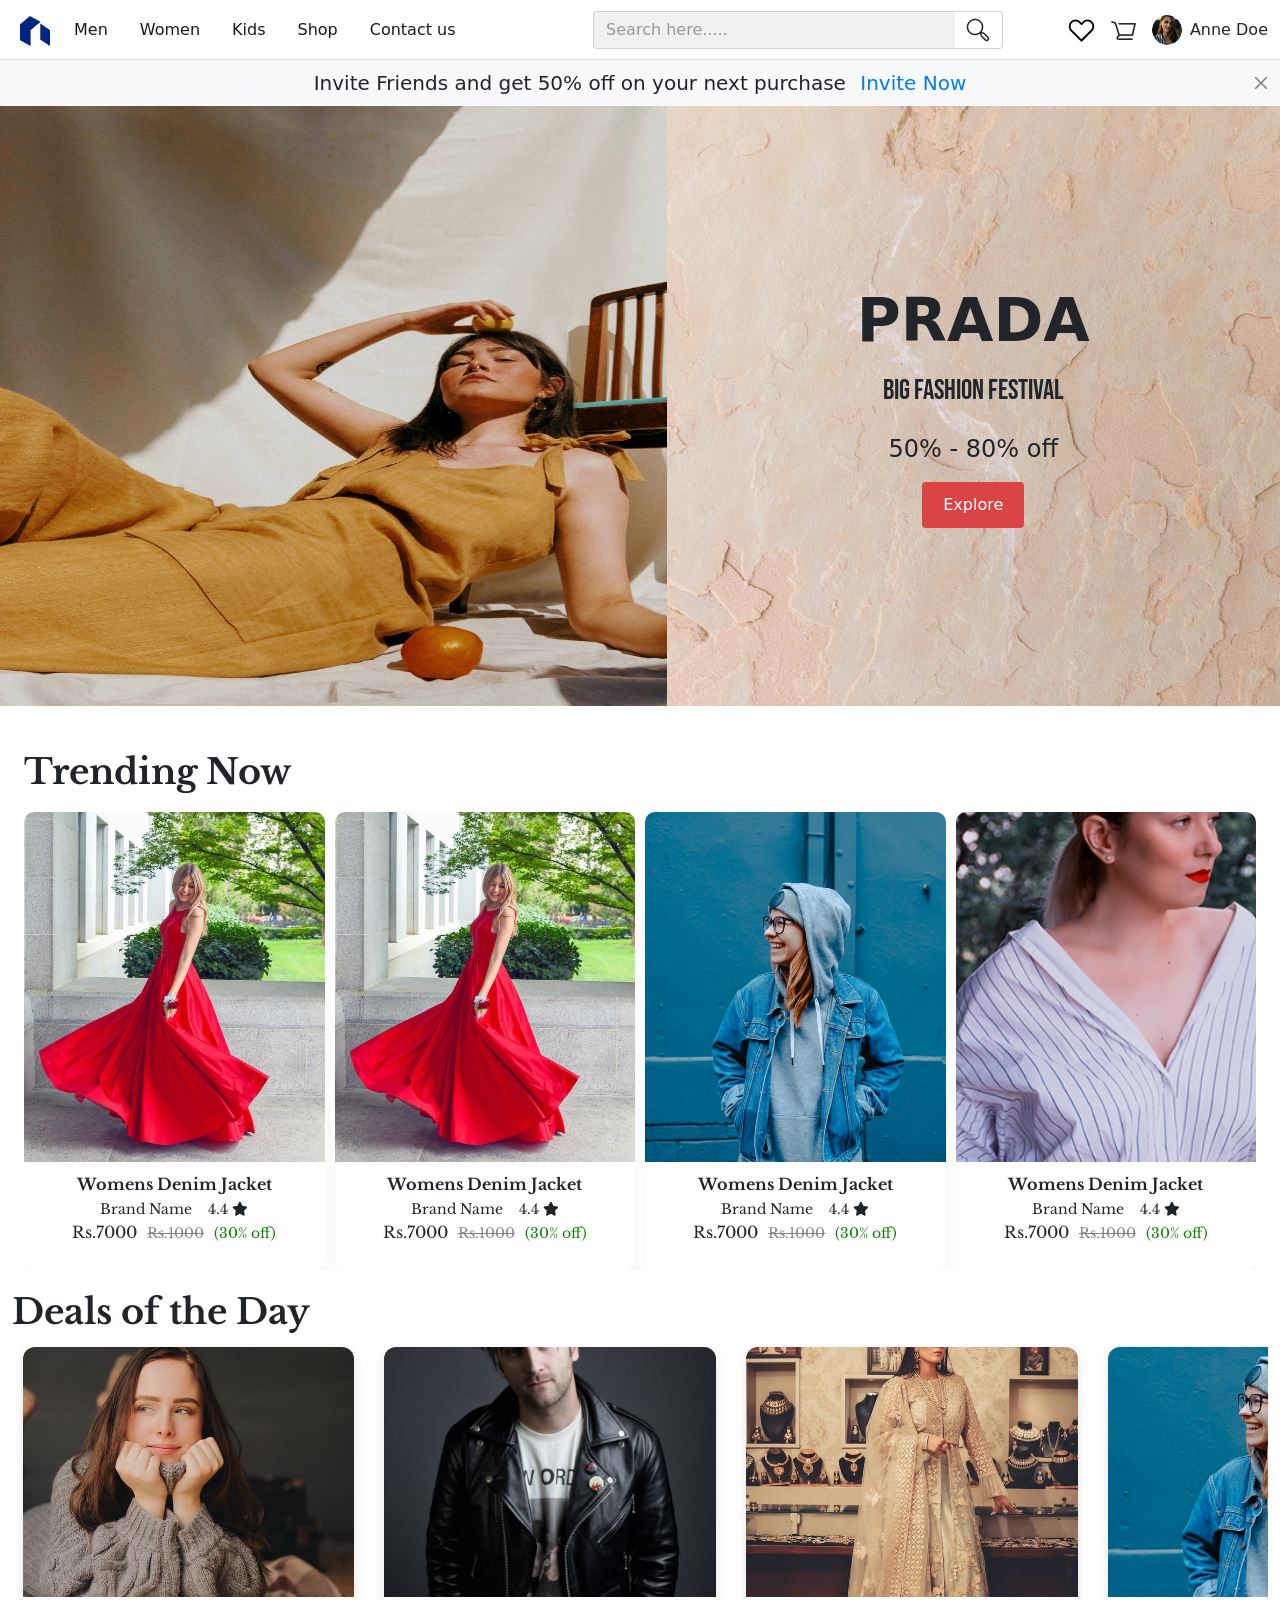
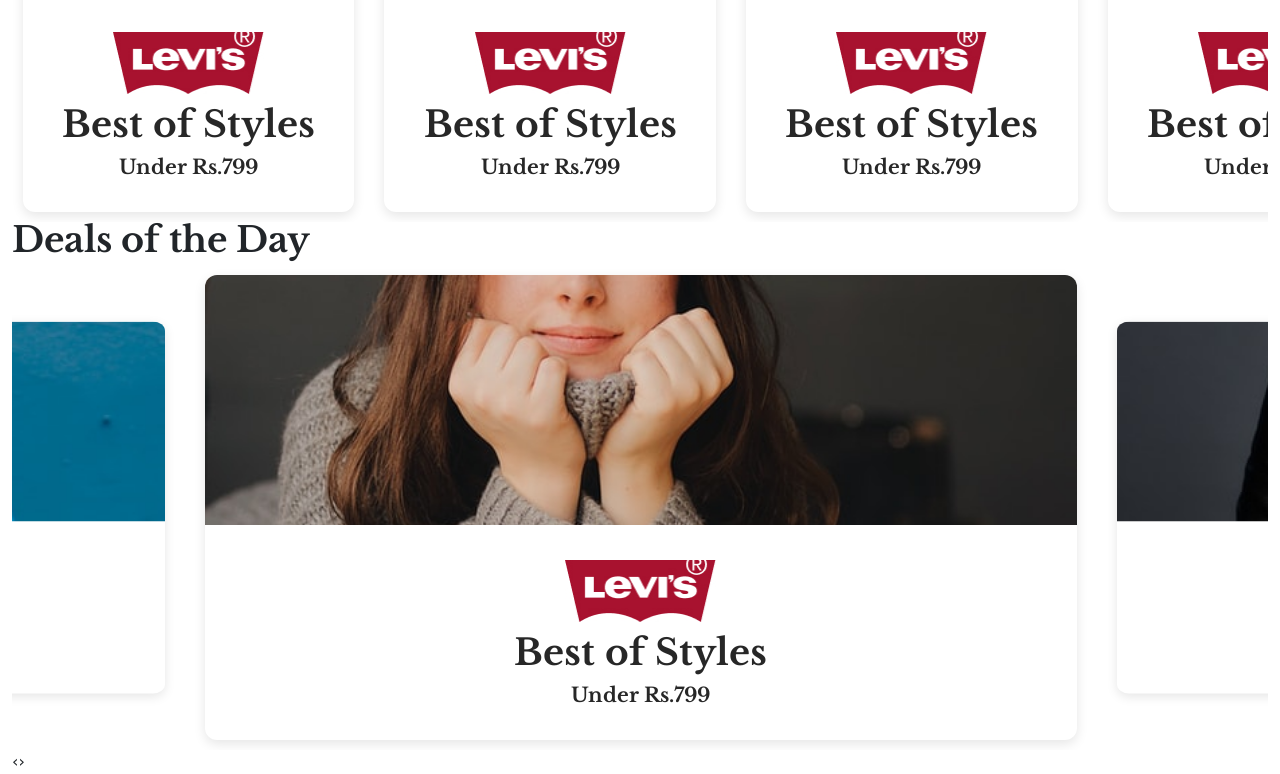
==== index.html @ ebc7b653 "start project" ====
<!DOCTYPE html>
<html lang="en">

<head>
  <meta charset="UTF-8">
  <meta name="viewport" content="width=device-width, initial-scale=1.0">
  <title>Document</title>
  <link rel="stylesheet" href="./Css/style.css">
  <link rel="stylesheet" href="./Css/bootstrap.min.css">
  <link rel="stylesheet" href="https://cdnjs.cloudflare.com/ajax/libs/font-awesome/6.7.2/css/all.min.css"
    integrity="sha512-Evv84Mr4kqVGRNSgIGL/F/aIDqQb7xQ2vcrdIwxfjThSH8CSR7PBEakCr51Ck+w+/U6swU2Im1vVX0SVk9ABhg=="
    crossorigin="anonymous" referrerpolicy="no-referrer" />
  <!-- <link rel="stylesheet" href="https://cdn.jsdelivr.net/npm/bootstrap@5.3.0/dist/css/bootstrap.min.css"> -->

  <!-- Owl Carousel CSS -->
  <link rel="stylesheet" href="https://cdnjs.cloudflare.com/ajax/libs/OwlCarousel2/2.3.4/assets/owl.carousel.min.css">
  <!-- <link rel="stylesheet"href="https://cdnjs.cloudflare.com/ajax/libs/OwlCarousel2/2.3.4/assets/owl.theme.default.min.css"> -->


</head>

<body>


  <!-- ***header********* -->
  <header class="header-section">
    <nav class="navbar navbar-expand-lg border-bottom navbar-light ">
      <div class="container-fluid">

        <a class="navbar-brand ms-2" href="#">
          <img src="./Images/Vector.jpg" alt="Logo" width="30" height="30" class="d-inline-block align-text-top">
        </a>
        <button class="navbar-toggler" type="button" data-bs-toggle="collapse" data-bs-target="#navbarContent"
          aria-controls="navbarSupportedContent" aria-expanded="false" aria-label="Toggle navigation">
          <span class="navbar-toggler-icon"></span>
        </button>

        <div class="collapse navbar-collapse" id="navbarContent">

          <ul class="navbar-nav me-auto mb-2 mb-lg-0 gap-3">
            <li class="nav-item "><a class="nav-link active" href="#">Men</a></li>
            <li class="nav-item "><a class="nav-link active" href="#">Women</a></li>
            <li class="nav-item "><a class="nav-link active" href="#">Kids</a></li>
            <li class="nav-item "><a class="nav-link active" href="#">Shop</a></li>
            <li class="nav-item "><a class="nav-link active" href="#">Contact us</a></li>
          </ul>


          <form class="d-flex mx-auto mb-2 mb-lg-0 ">
            <div class="input-group">
              <input type="search" class="form-control border-end-0" placeholder="Search here....." aria-label="Search">
              <span class="input-group-text border-start-0">
                <img src="./Images/cil_search.jpg" alt="" srcset="">
              </span>
            </div>
          </form>

          <div class="d-flex align-items-center">
            <a href="#" class="me-3 text-decoration-none"><img src="./Images/Vector (2).jpg" alt="" srcset=""></a>
            <a href="#" class="me-3 text-decoration-none"><img src="./Images/Vector (3).jpg" alt="" srcset=""></a>
            <img src="./Images/Ellipse 1.jpg" alt="Profile" class="rounded-circle me-2" width="30" height="30">
            <span>Anne Doe</span>
          </div>
        </div>
      </div>
    </nav>

    <div class="invite-banner fs-5">
      Invite Friends and get 50% off on your next purchase
      <a href="#" class="ms-2 fs-5">Invite Now</a>
      <button type="button" class="btn-close" aria-label="Close"></button>
    </div>
  </header>
  <!-- ==== Banner Section ==== -->
  <section class="banner-section">
    <div class="owl-carousel banner-carousel owl-theme">
      <div class="banner">
        <div class="banner-left">
          <img class="banner-leftimg" src="./Images/banner.jpg" alt="">
        </div>
        <div class="banner-right">
          <h1 class="text-center">PRADA</h1>
          <h3 class="text-center">Big Fashion Festival</h3>
          <p class="text-center">50% - 80% off</p>
          <button class="btn">Explore</button>
        </div>
      </div>
      <div class="banner">
        <div class="banner-left">
          <img class="banner-leftimg" src="./Images/banner.jpg" alt="">
        </div>
        <div class="banner-right">
          <h1 class="text-center">GUCCI</h1>
          <h3 class="text-center">Summer Arrivals</h3>
          <p class="text-center">Flat 60% Off</p>
          <button class="btn">Shop Now</button>
        </div>
      </div>
    </div>
  </section>

  <!-- ==== Trending Now Section ==== -->
  <section class="Trending-now">
    <div class="theemheader">
      <h2 class="theemheader-title">Trending Now</h2>
    </div>
    <div class="owl-carousel flashsale-carousel owl-theme">
      <div class="item">

        <div class="category-card">
          <img src="./Images/ban24.jpg" alt="Category 8" />
          <div class="category-caption">
            <strong>Womens Denim Jacket</strong><br />
            <small>Brand Name &nbsp;&nbsp; 4.4 <i class="fa-solid fa-star"></i></small><br />
            <p>
              <active>Rs.7000</active>&nbsp;&nbsp;<small class="text1">Rs.1000</small> &nbsp;<small class="text2">(30%
                off)</small>
            </p>
          </div>
        </div>
      </div>
      <div class="item">

        <div class="category-card">
          <img src="./Images/ban24.jpg" alt="Category 8" />
          <div class="category-caption">
            <strong>Womens Denim Jacket</strong><br />
            <small>Brand Name &nbsp;&nbsp; 4.4 <i class="fa-solid fa-star"></i></small><br />
            <p>
              <active>Rs.7000</active>&nbsp;&nbsp;<small class="text1">Rs.1000</small> &nbsp;<small class="text2">(30%
                off)</small>
            </p>
          </div>
        </div>
      </div>
      <div class="item">
        <div class="category-card">
          <img src="./Images/ban21.jpg" alt="Category 5" />
          <div class="category-caption">
            <strong>Womens Denim Jacket</strong><br />
            <small>Brand Name &nbsp;&nbsp; 4.4 <i class="fa-solid fa-star"></i></small><br />
            <p>
              <active>Rs.7000</active>&nbsp;&nbsp;<small class="text1">Rs.1000</small> &nbsp;<small class="text2">(30%
                off)</small>
            </p>
          </div>
        </div>
      </div>
      <div class="item">
        <div class="category-card">
          <img src="./Images/ban23.jpg" alt="Category 5" />
          <div class="category-caption">
            <strong>Womens Denim Jacket</strong><br />
            <small>Brand Name &nbsp;&nbsp; 4.4 <i class="fa-solid fa-star"></i></small><br />
            <p>
              <active>Rs.7000</active>&nbsp;&nbsp;<small class="text1">Rs.1000</small> &nbsp;<small class="text2">(30%
                off)</small>
            </p>
          </div>
        </div>
      </div>

      <div class="item">
        <div class="category-card">
          <img src="./Images/ban22.png" alt="Category 5" />
          <div class="category-caption">
            <strong>Womens Denim Jacket</strong><br />
            <small>Brand Name &nbsp;&nbsp; 4.4 <i class="fa-solid fa-star"></i></small><br />
            <p>
              <active>Rs.7000</active>&nbsp;&nbsp;<small class="text1">Rs.1000</small> &nbsp;<small class="text2">(30%
                off)</small>
            </p>
          </div>
        </div>
      </div>
    </div>
  </section>

  <!-- ==== Deals of the Day Section ======-->

   <section class="Deals-of-the-Day">
    <div class="container-fluid">
      <h4 class="theemheader-title">Deals of the Day</h4>
      <div class="owl-carousel owl-theme product-slider">

        <!-- Card 1 -->
          <div class="card1">
          <img src="./Images/banner31.jpg" class="card-img-top" alt="2">
          <div class="card-body1">
             <div class="card-body1">
            <div class="levis">
              <img class="levis-icon1" src="./Images/Group 47484.jpg" alt="Levis Icon">
            </div>

            <h3 class="banner3-text1">Best of Styles</h3>
            <h3 class="banner3-text2">Under Rs.799</h3>
          </div>
          </div>
        </div>

        <!-- Card 2 -->
        <div class="card1">
          <img src="./Images/banner32.jpg" class="card-img-top" alt="2">
          <div class="card-body1">
             <div class="card-body1">
            <div class="levis">
              <img class="levis-icon1" src="./Images/Group 47484.jpg" alt="Levis Icon">
            </div>

            <h3 class="banner3-text1">Best of Styles</h3>
            <h3 class="banner3-text2">Under Rs.799</h3>
          </div>
          </div>
        </div>

        <!-- Card 3 -->
        <div class="card1">
          <img src="./Images/ban22.png" class="card-img-top" alt="3">
          <div class="card-body1">
             <div class="card-body1">
            <div class="levis">
              <img class="levis-icon1" src="./Images/Group 47484.jpg" alt="Levis Icon">
            </div>

            <h3 class="banner3-text1">Best of Styles</h3>
            <h3 class="banner3-text2">Under Rs.799</h3>
          </div>
          </div>
        </div>

        <!-- Card 4 (cut CTA style) -->
        <div class="card1">
          <img src="./Images/banner33.jpg" class="card-img-top" alt="4">
          <div class="card-body1">
           <div class="card-body1">
            <div class="levis">
              <img class="levis-icon1" src="./Images/Group 47484.jpg" alt="Levis Icon">
            </div>

            <h3 class="banner3-text1">Best of Styles</h3>
            <h3 class="banner3-text2">Under Rs.799</h3>
          </div>
          </div>
        </div>

        <!-- Card 5 -->
        <div class="card1">
          <img src="./Images/banner31.jpg" class="card-img-top" alt="5">
          <div class="card-body1">
             <div class="card-body1">
            <div class="levis">
              <img class="levis-icon1" src="./Images/Group 47484.jpg" alt="Levis Icon">
            </div>

            <h3 class="banner3-text1">Best of Styles</h3>
            <h3 class="banner3-text2">Under Rs.799</h3>
          </div>
          </div>
        </div>

        <!-- Card 6 -->
        <div class="card1">
          <img src="./Images/ban23.jpg" class="card-img-top" alt="6">
          <div class="card-body1">
            <div class="card-body1">
            <div class="levis">
              <img class="levis-icon1" src="./Images/Group 47484.jpg" alt="Levis Icon">
            </div>

            <h3 class="banner3-text1">Best of Styles</h3>
            <h3 class="banner3-text2">Under Rs.799</h3>
          </div>
          </div>
        </div>

        <!-- Card 7 -->
        <div class="card1">
          <img src="./Images/ban24.jpg" class="card-img-top" alt="7">
          <div class="card-body1">
             <div class="card-body1">
            <div class="levis">
              <img class="levis-icon1" src="./Images/Group 47484.jpg" alt="Levis Icon">
            </div>

            <h3 class="banner3-text1">Best of Styles</h3>
            <h3 class="banner3-text2">Under Rs.799</h3>
          </div>
          </div>
        </div>

        <!-- Card 8 -->
        <div class="card1">
          <img src="./Images/banner33.jpg" class="card-img-top" alt="8">
          <div class="card-body1">
              <div class="card-body1">
            <div class="levis">
              <img class="levis-icon1" src="./Images/Group 47484.jpg" alt="Levis Icon">
            </div>

            <h3 class="banner3-text1">Best of Styles</h3>
            <h3 class="banner3-text2">Under Rs.799</h3>
          </div>
          </div>
        </div>

      </div>
    </div>
  </section>

  
   <section class="Deals-of-the-Day">
    <div class="container-fluid">
      <h4 class="theemheader-title">Deals of the Day</h4>
      <div class="owl-carousel owl-theme product-slider2">

        <!-- Card 1 -->
          <div class="card1">
          <img src="./Images/banner31.jpg" class="card-img-top" alt="2">
          <div class="card-body1">
             <div class="card-body1">
            <div class="levis">
              <img class="levis-icon1" src="./Images/Group 47484.jpg" alt="Levis Icon">
            </div>

            <h3 class="banner3-text1">Best of Styles</h3>
            <h3 class="banner3-text2">Under Rs.799</h3>
          </div>
          </div>
        </div>

        <!-- Card 2 -->
        <div class="card1">
          <img src="./Images/banner32.jpg" class="card-img-top" alt="2">
          <div class="card-body1">
             <div class="card-body1">
            <div class="levis">
              <img class="levis-icon1" src="./Images/Group 47484.jpg" alt="Levis Icon">
            </div>

            <h3 class="banner3-text1">Best of Styles</h3>
            <h3 class="banner3-text2">Under Rs.799</h3>
          </div>
          </div>
        </div>

        <!-- Card 3 -->
        <div class="card1">
          <img src="./Images/ban22.png" class="card-img-top" alt="3">
          <div class="card-body1">
             <div class="card-body1">
            <div class="levis">
              <img class="levis-icon1" src="./Images/Group 47484.jpg" alt="Levis Icon">
            </div>

            <h3 class="banner3-text1">Best of Styles</h3>
            <h3 class="banner3-text2">Under Rs.799</h3>
          </div>
          </div>
        </div>

        <!-- Card 4 (cut CTA style) -->
        <div class="card1">
          <img src="./Images/banner33.jpg" class="card-img-top" alt="4">
          <div class="card-body1">
           <div class="card-body1">
            <div class="levis">
              <img class="levis-icon1" src="./Images/Group 47484.jpg" alt="Levis Icon">
            </div>

            <h3 class="banner3-text1">Best of Styles</h3>
            <h3 class="banner3-text2">Under Rs.799</h3>
          </div>
          </div>
        </div>

        <!-- Card 5 -->
        <div class="card1">
          <img src="./Images/banner31.jpg" class="card-img-top" alt="5">
          <div class="card-body1">
             <div class="card-body1">
            <div class="levis">
              <img class="levis-icon1" src="./Images/Group 47484.jpg" alt="Levis Icon">
            </div>

            <h3 class="banner3-text1">Best of Styles</h3>
            <h3 class="banner3-text2">Under Rs.799</h3>
          </div>
          </div>
        </div>

        <!-- Card 6 -->
        <div class="card1">
          <img src="./Images/ban23.jpg" class="card-img-top" alt="6">
          <div class="card-body1">
            <div class="card-body1">
            <div class="levis">
              <img class="levis-icon1" src="./Images/Group 47484.jpg" alt="Levis Icon">
            </div>

            <h3 class="banner3-text1">Best of Styles</h3>
            <h3 class="banner3-text2">Under Rs.799</h3>
          </div>
          </div>
        </div>

        <!-- Card 7 -->
        <div class="card1">
          <img src="./Images/ban24.jpg" class="card-img-top" alt="7">
          <div class="card-body1">
             <div class="card-body1">
            <div class="levis">
              <img class="levis-icon1" src="./Images/Group 47484.jpg" alt="Levis Icon">
            </div>

            <h3 class="banner3-text1">Best of Styles</h3>
            <h3 class="banner3-text2">Under Rs.799</h3>
          </div>
          </div>
        </div>

        <!-- Card 8 -->
        <div class="card1">
          <img src="./Images/banner33.jpg" class="card-img-top" alt="8">
          <div class="card-body1">
              <div class="card-body1">
            <div class="levis">
              <img class="levis-icon1" src="./Images/Group 47484.jpg" alt="Levis Icon">
            </div>

            <h3 class="banner3-text1">Best of Styles</h3>
            <h3 class="banner3-text2">Under Rs.799</h3>
          </div>
          </div>
        </div>

      </div>
    </div>
  </section>
  <!-- <script src="./Js/bootstrap.min.js"></script>
  <script src="./Js/index.js"></script> -->

  <!-- jQuery -->
  <script src="https://code.jquery.com/jquery-3.6.0.min.js"></script>
  <!-- Owl Carousel JS -->
  <script src="https://cdnjs.cloudflare.com/ajax/libs/OwlCarousel2/2.3.4/owl.carousel.min.js"></script>

  <script>
    $(document).ready(function () {
      // Banner carousel
      $(".banner-carousel").owlCarousel({
        items: 1,
        loop: true,
        autoplay: true,
        autoplayTimeout: 4000,
        autoplayHoverPause: true,
        nav: false,
        dots: true,
      });

      // Flash Sale carousel
      const flashCarousel = $(".flashsale-carousel");
      flashCarousel.owlCarousel({
        loop: true,
        margin: 10,
        nav: false,
        autoplay: true,
        dots: false,
        responsive: {
          0: { items: 1 },
          600: { items: 2 },
          1000: { items: 4 }
        }
      });

      // Custom Prev/Next buttons for flash sale only
      $("#prevSlide").click(function () {
        flashCarousel.trigger("prev.owl.carousel");
      });

      $("#nextSlide").click(function () {
        flashCarousel.trigger("next.owl.carousel");
      });
    });
  </script>

 <script>
    $(document).ready(function () {
      $('.product-slider').owlCarousel({
        loop: true,
        margin: 10,
        nav: false,
        dots: false,
        autoplay: true,
        autoplayTimeout: 3000,
        autoplayHoverPause: true,
        responsive: {
          0: {
            items: 1.2
          },
          600: {
            items: 2
          },
          1000: {
            items: 3.3
          },
          1200: {
            items: 3.5
          }
        }
      });
      $('.product-slider2').owlCarousel({
        loop: true,
        margin: 20,
        nav: true,
        dots: false,
        autoplay: true,
        autoplayTimeout: 3000,
        autoplayHoverPause: true,
        items: 1,
        center: true,
        responsive: {
          600: {
            items: 1.4
          },
        }
      });

      // product-slider2
    });
  </script>

</body>

</html>
---- Css/style.css ----
@import url('https://fonts.googleapis.com/css2?family=Bebas+Neue&family=Lato:ital,wght@0,100;0,300;0,400;0,700;0,900;1,100;1,300;1,400;1,700;1,900&family=Libre+Baskerville:ital,wght@0,400;0,700;1,400&family=Tangerine:wght@400;700&display=swap');

/* Smooth scroll behavior */
:root {
  scroll-behavior: smooth;
}

/*--------------------------------------------------------------
# General
--------------------------------------------------------------*/
body {
  font-family: "Readex Pro", sans-serif;
  color: var(--color-default);
  margin: 0;
  background: #fff;
  color: #333;
}

a {
  color: var(--color-primary);
  text-decoration: none;
}

a:hover {
  color: #a65508;
  text-decoration: none;
}

input::placeholder,
textarea::placeholder {
  color: #999 !important;
}

img {
  max-width: 100%;
}

.container {
  max-width: 1340px;
}

.h4 {
  font-family: "Bebas Neue", sans-serif;
  font-weight: 400;
  font-style: normal;
}

h2 {
  font-family: "Bebas Neue", sans-serif;
  font-weight: 400;
  font-style: normal;
}

h3 {
  font-family: "Bebas Neue", sans-serif;
  font-weight: 400;
  font-style: normal;
}


.header {
  box-shadow: rgba(0, 0, 0, 0.24) 0px 3px 8px;

}

form.d-flex.mx-auto.mb-2.mb-lg-0 {
  width: 410px;
}

input.form-control.border-end-0 {
  background: #F0F0F0;
}

span.input-group-text.border-start-0 {
  background: transparent;
}

.invite-banner {
  background-color: #f8f9fa;
  padding: 8px 16px;
  font-size: 14px;
  position: relative;
  text-align: center;
}

.invite-banner a {
  text-decoration: none;
  color: #007bff;
}

.invite-banner .btn-close {
  position: absolute;
  right: 10px;
  top: 50%;
  transform: translateY(-50%);
  font-size: 12px;
}

@media screen and (max-width: 1150px) {
  form.d-flex.mx-auto.mb-2.mb-lg-0 {
    width: 250px;
  }

}

@media screen and (max-width: 800px) {
  .invite-banner {
    display: none;
  }
}


/* ==== Banner CSS ==== */
.banner {
  display: flex;
  flex-direction: row;
}

.banner-leftimg {
  height: 600px;
  background-size: cover;
}

.banner-left {
  width: 1028px;
  height: 600px;
}

.banner-right {
  background-image: url(../Images/slider-bg.jpg);
}

.banner-right {

  width: 892px;
  height: 600px;
  background-color: #f7f3ef;
  display: flex;
  flex-direction: column;
  justify-content: center;
  align-items: center;
  padding: 50px;
  background-size: cover;
}

.banner-right h1 {
  font-size: 60px;
  font-weight: 700;
}

.banner-right h3 {
  font-size: 28px;
  margin-top: 10px;
}

.banner-right p {
  font-size: 24px;
  margin: 15px 0;
}

.banner-right .btn {
  background: #DB4444;
  color: white;
  padding: 10px 20px;
}

@media(max-width: 992px) {
  .banner {
    flex-direction: column;
    height: auto;
  }

  .banner-left,
  .banner-right {
    width: 100% !important;
    height: 400px;
  }

  .banner-right {
    text-align: center;
    padding: 30px;
  }
}

/* ==== Flash Sales Section CSS ==== */
.Trending-now {
  padding: 24px;
  font-family: Libre Baskerville;
}

.theemheader {
  display: flex;
  justify-content: space-between;
  align-items: center;
  margin-bottom: 15px;
}

.theemheader-title {
  font-family: Libre Baskerville;
  font-weight: 700;
  font-size: 35px;
  line-height: 100%;
  letter-spacing: 0%;

}

.pre-nextbutton button {
  background-color: #DB4444;
  color: white;
  border: none;
  padding: 5px 12px;
  margin: 0 5px;
  border-radius: 4px;
}


.category-card img {
  height: 350px;
  object-fit: cover;
  width: 100%;
}

.category-card {
  box-shadow: 5px 10px 10px #A5A5A512;
  border: none;
  border-radius: 10px;
  overflow: hidden;
  text-align: center;
}

.category-caption {
  padding: 10px;
}

.text1 {
  text-decoration: line-through;
  color: #848484;
}

.text2 {
  color: #0A8200;
}

.owl-carousel .card1 {
  background-color: #fff;
  border-radius: 12px;
  overflow: hidden;
  box-shadow: 0 4px 12px rgba(0, 0, 0, 0.1);
  text-align: center;
  margin: 10px;
}

.card-img-top {
  width: 100%;
  height: 250px;
  object-fit: cover;
}

.card-body1 {
  padding: 15px 10px;
}


.banner3-text1 {
  margin-bottom: 5px;
  font-family: Libre Baskerville;
  font-weight: 700;
  font-size: 36px;
  line-height: 100%;
  letter-spacing: 0%;
  margin-top: 13px;
  color: #272727;

}

.banner3-text2 {
  margin-bottom: 5px;
  font-family: Libre Baskerville;
  font-weight: 700;
  font-size: 20px;
  line-height: 100%;
  letter-spacing: 0%;
  margin-top: 14px;
  color: #272727;

}

.levis {
  width: 151px;
  height: 62px;
  display: block;
  margin: 5px auto 10px auto;
  transform: scale(1);
  transform-origin: center;
}

.slider-container {
  overflow: hidden;
  padding-right: 80px;
}
/* 
.owl-carousel .owl-item {
  padding-right: 20px;
} ye galat hai ok */
.product-slider2 .owl-item .card1 {
  /* height: 80px; */
  transition: all .5s;
  transform: scale(1, .8);
}
.product-slider2 .owl-item.active.center .card1 {
  /* height: auto; */
  transform: scale(1, 1);
}
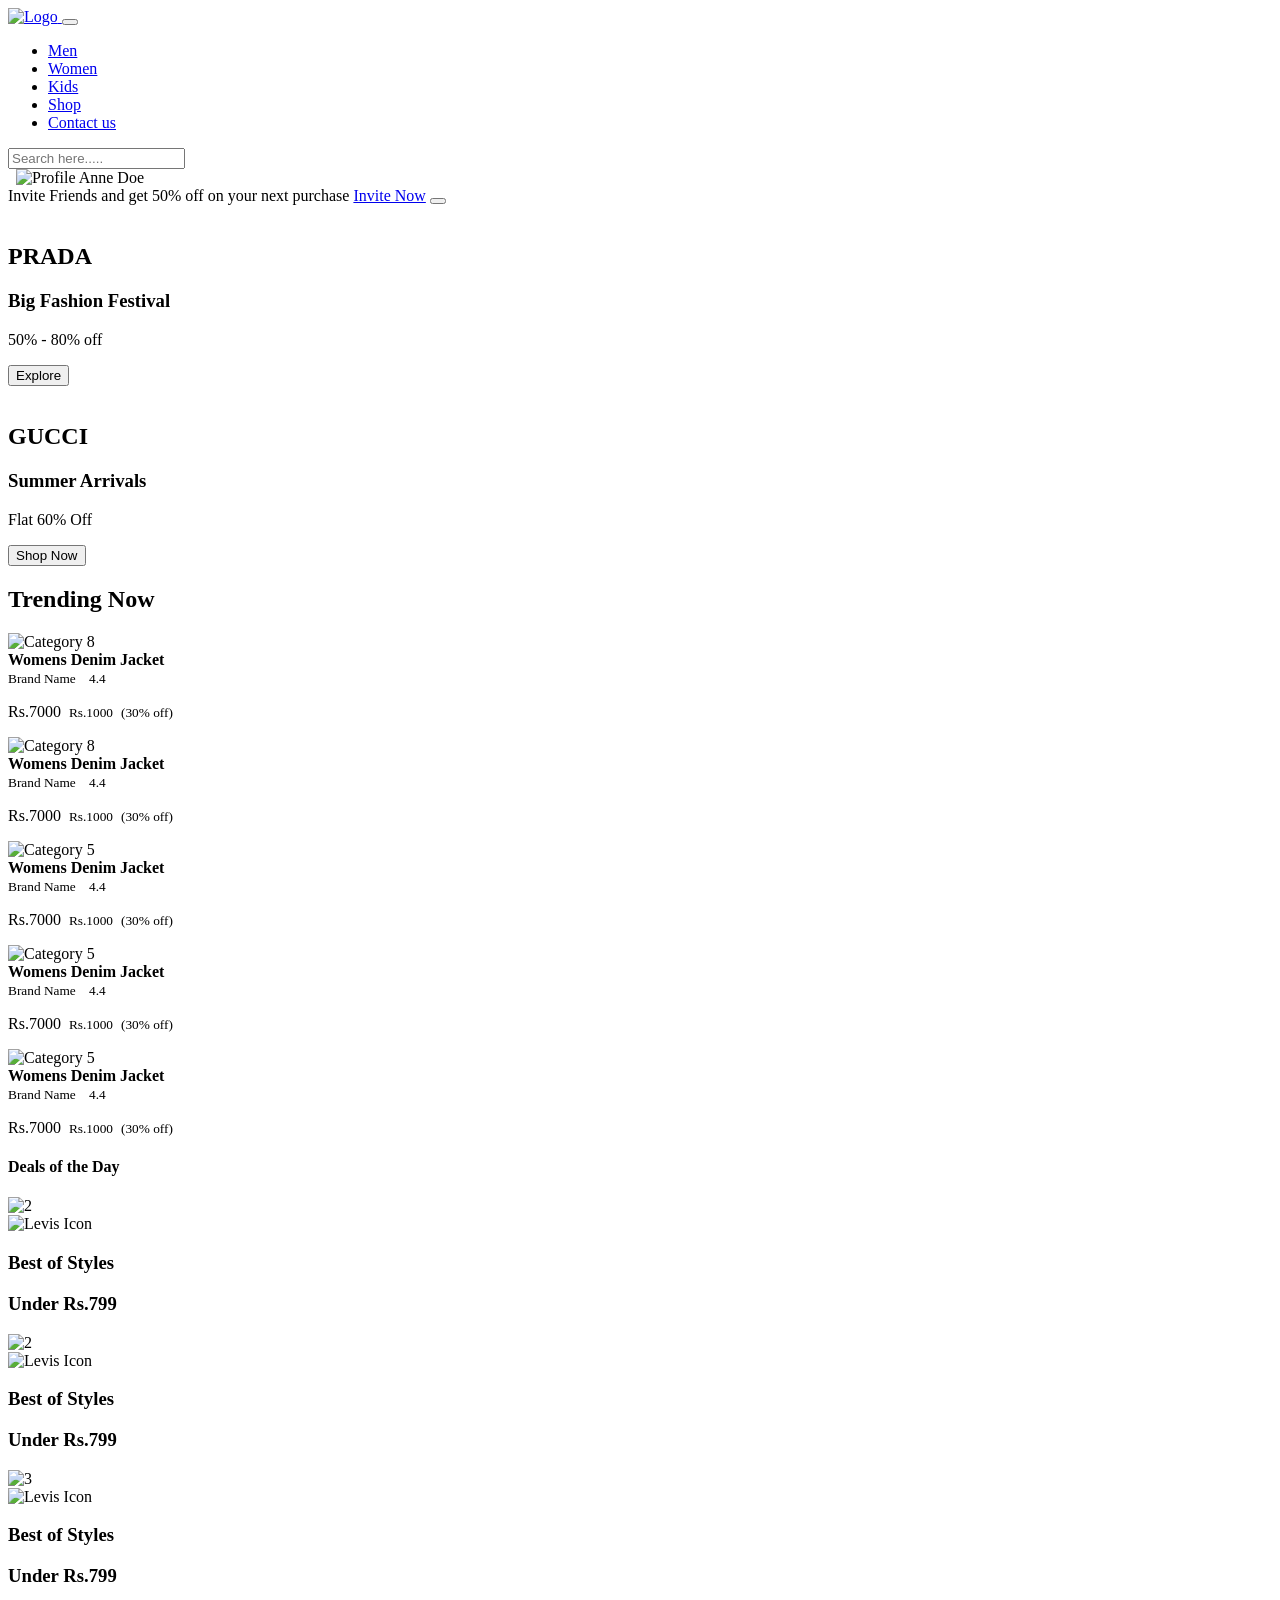
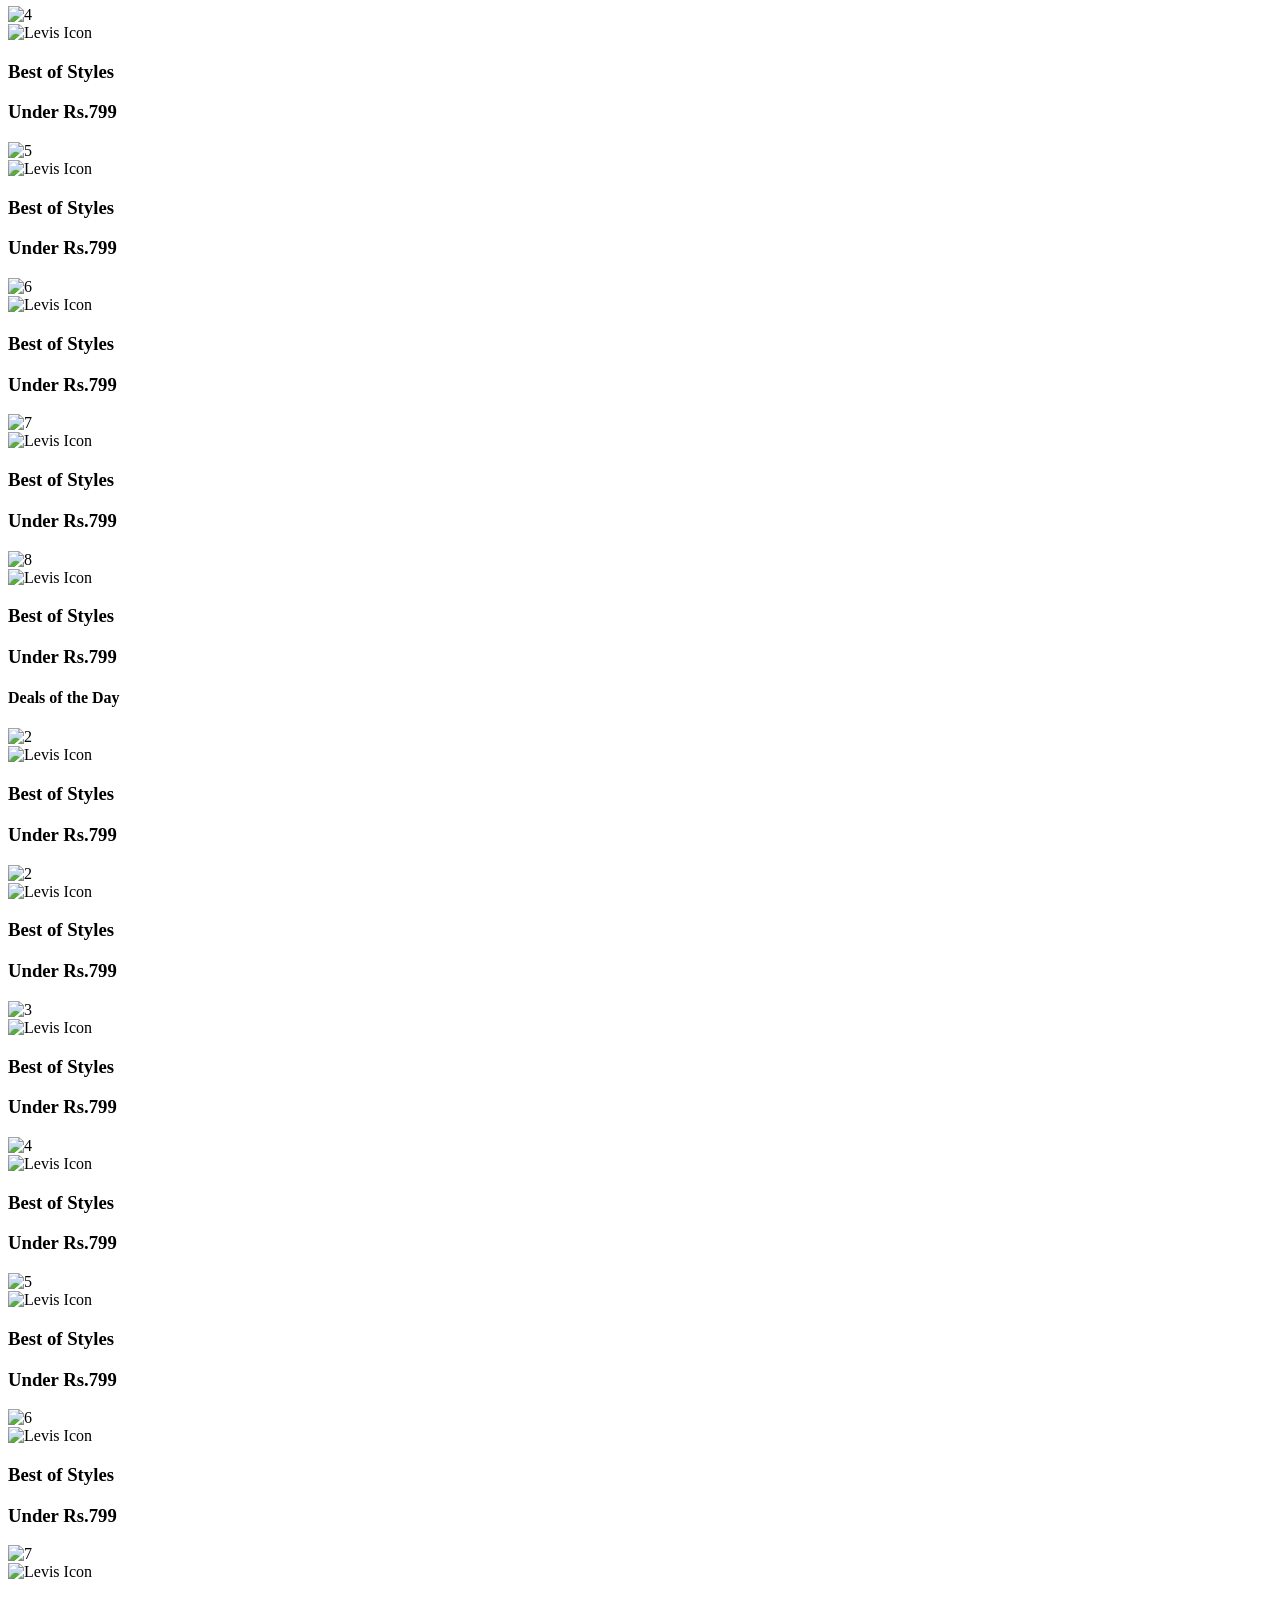
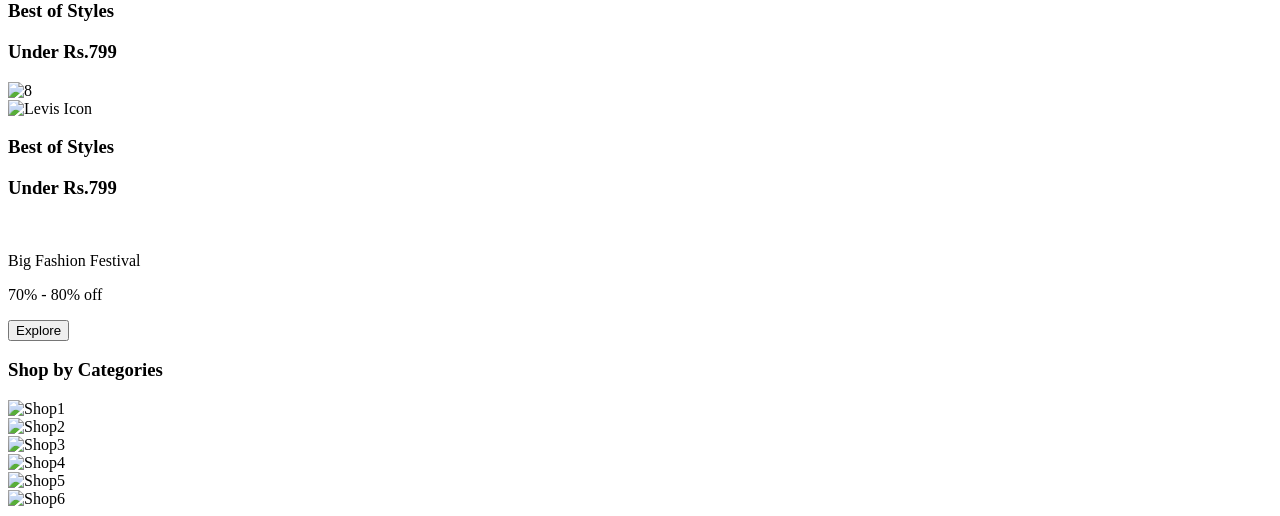
==== commit bb73b478: "design update" ====
--- a/index.html
+++ b/index.html
@@ -1,22 +1,20 @@
 <!DOCTYPE html>
 <html lang="en">
-
 <head>
   <meta charset="UTF-8">
   <meta name="viewport" content="width=device-width, initial-scale=1.0">
   <title>Document</title>
-  <link rel="stylesheet" href="./Css/style.css">
-  <link rel="stylesheet" href="./Css/bootstrap.min.css">
-  <link rel="stylesheet" href="https://cdnjs.cloudflare.com/ajax/libs/font-awesome/6.7.2/css/all.min.css"
+  <link rel="stylesheet" href="./css/style.css">
+  <link rel="stylesheet" href="./css/bootstrap.min.css">
+  <!-- <link rel="stylesheet" href="https://cdnjs.cloudflare.com/ajax/libs/font-awesome/6.7.2/css/all.min.css"
     integrity="sha512-Evv84Mr4kqVGRNSgIGL/F/aIDqQb7xQ2vcrdIwxfjThSH8CSR7PBEakCr51Ck+w+/U6swU2Im1vVX0SVk9ABhg=="
-    crossorigin="anonymous" referrerpolicy="no-referrer" />
-  <!-- <link rel="stylesheet" href="https://cdn.jsdelivr.net/npm/bootstrap@5.3.0/dist/css/bootstrap.min.css"> -->
-
-  <!-- Owl Carousel CSS -->
-  <link rel="stylesheet" href="https://cdnjs.cloudflare.com/ajax/libs/OwlCarousel2/2.3.4/assets/owl.carousel.min.css">
-  <!-- <link rel="stylesheet"href="https://cdnjs.cloudflare.com/ajax/libs/OwlCarousel2/2.3.4/assets/owl.theme.default.min.css"> -->
-
-
+    crossorigin="anonymous" referrerpolicy="no-referrer"/>  -->
+    <link rel="stylesheet" href="./css/all.min.css">
+  <link rel="stylesheet" href="./css/owl.carousel.min.css">
+  <link rel="stylesheet" href="./css/all.min.css">
+
+
+ 
 </head>
 
 <body>
@@ -28,7 +26,7 @@
       <div class="container-fluid">
 
         <a class="navbar-brand ms-2" href="#">
-          <img src="./Images/Vector.jpg" alt="Logo" width="30" height="30" class="d-inline-block align-text-top">
+          <img src="./images/logo.jpg" alt="Logo" width="30" height="30" class="d-inline-block align-text-top">
         </a>
         <button class="navbar-toggler" type="button" data-bs-toggle="collapse" data-bs-target="#navbarContent"
           aria-controls="navbarSupportedContent" aria-expanded="false" aria-label="Toggle navigation">
@@ -50,20 +48,21 @@
             <div class="input-group">
               <input type="search" class="form-control border-end-0" placeholder="Search here....." aria-label="Search">
               <span class="input-group-text border-start-0">
-                <img src="./Images/cil_search.jpg" alt="" srcset="">
+                <img src="./images/cil_search.jpg" alt="" srcset="">
               </span>
             </div>
           </form>
 
           <div class="d-flex align-items-center">
-            <a href="#" class="me-3 text-decoration-none"><img src="./Images/Vector (2).jpg" alt="" srcset=""></a>
-            <a href="#" class="me-3 text-decoration-none"><img src="./Images/Vector (3).jpg" alt="" srcset=""></a>
-            <img src="./Images/Ellipse 1.jpg" alt="Profile" class="rounded-circle me-2" width="30" height="30">
+            <a href="#" class="me-3 text-decoration-none"><img src="./images/heart-icon.jpg" alt="" srcset=""></a>
+            <a href="#" class="me-3 text-decoration-none"><img src="./images/cart-icon.jpg" alt="" srcset=""></a>
+            <img src="./images/Ellipse 1.jpg" alt="Profile" class="rounded-circle me-2" width="30" height="30">
             <span>Anne Doe</span>
           </div>
         </div>
       </div>
     </nav>
+
 
     <div class="invite-banner fs-5">
       Invite Friends and get 50% off on your next purchase
@@ -76,18 +75,18 @@
     <div class="owl-carousel banner-carousel owl-theme">
       <div class="banner">
         <div class="banner-left">
-          <img class="banner-leftimg" src="./Images/banner.jpg" alt="">
+          <img class="banner-leftimg" src="./images/banner.jpg" alt="">
         </div>
         <div class="banner-right">
           <h1 class="text-center">PRADA</h1>
           <h3 class="text-center">Big Fashion Festival</h3>
           <p class="text-center">50% - 80% off</p>
-          <button class="btn">Explore</button>
+          <button class="btn Explore">Explore</button>
         </div>
       </div>
       <div class="banner">
         <div class="banner-left">
-          <img class="banner-leftimg" src="./Images/banner.jpg" alt="">
+          <img class="banner-leftimg" src="./images/banner.jpg" alt="">
         </div>
         <div class="banner-right">
           <h1 class="text-center">GUCCI</h1>
@@ -108,7 +107,7 @@
       <div class="item">
 
         <div class="category-card">
-          <img src="./Images/ban24.jpg" alt="Category 8" />
+          <img src="./images/ban24.jpg" alt="Category 8" />
           <div class="category-caption">
             <strong>Womens Denim Jacket</strong><br />
             <small>Brand Name &nbsp;&nbsp; 4.4 <i class="fa-solid fa-star"></i></small><br />
@@ -122,7 +121,7 @@
       <div class="item">
 
         <div class="category-card">
-          <img src="./Images/ban24.jpg" alt="Category 8" />
+          <img src="./images/ban23.jpg" alt="Category 8" />
           <div class="category-caption">
             <strong>Womens Denim Jacket</strong><br />
             <small>Brand Name &nbsp;&nbsp; 4.4 <i class="fa-solid fa-star"></i></small><br />
@@ -135,7 +134,7 @@
       </div>
       <div class="item">
         <div class="category-card">
-          <img src="./Images/ban21.jpg" alt="Category 5" />
+          <img src="./images/ban21.jpg" alt="Category 5" />
           <div class="category-caption">
             <strong>Womens Denim Jacket</strong><br />
             <small>Brand Name &nbsp;&nbsp; 4.4 <i class="fa-solid fa-star"></i></small><br />
@@ -148,7 +147,7 @@
       </div>
       <div class="item">
         <div class="category-card">
-          <img src="./Images/ban23.jpg" alt="Category 5" />
+          <img src="./images/ban23.jpg" alt="Category 5" />
           <div class="category-caption">
             <strong>Womens Denim Jacket</strong><br />
             <small>Brand Name &nbsp;&nbsp; 4.4 <i class="fa-solid fa-star"></i></small><br />
@@ -162,7 +161,7 @@
 
       <div class="item">
         <div class="category-card">
-          <img src="./Images/ban22.png" alt="Category 5" />
+          <img src="./images/ban22.png" alt="Category 5" />
           <div class="category-caption">
             <strong>Womens Denim Jacket</strong><br />
             <small>Brand Name &nbsp;&nbsp; 4.4 <i class="fa-solid fa-star"></i></small><br />
@@ -178,128 +177,128 @@
 
   <!-- ==== Deals of the Day Section ======-->
 
-   <section class="Deals-of-the-Day">
+  <section class="Deals-of-the-Day">
     <div class="container-fluid">
       <h4 class="theemheader-title">Deals of the Day</h4>
       <div class="owl-carousel owl-theme product-slider">
 
         <!-- Card 1 -->
-          <div class="card1">
-          <img src="./Images/banner31.jpg" class="card-img-top" alt="2">
-          <div class="card-body1">
-             <div class="card-body1">
-            <div class="levis">
-              <img class="levis-icon1" src="./Images/Group 47484.jpg" alt="Levis Icon">
-            </div>
-
-            <h3 class="banner3-text1">Best of Styles</h3>
-            <h3 class="banner3-text2">Under Rs.799</h3>
-          </div>
+        <div class="card1">
+          <img src="./images/banner31.jpg" class="card-img-top" alt="2">
+          <div class="card-body1">
+            <div class="card-body1">
+              <div class="levis">
+                <img class="levis-icon1" src="./images/Group 47484.jpg" alt="Levis Icon">
+              </div>
+
+              <h3 class="banner3-text1">Best of Styles</h3>
+              <h3 class="banner3-text2">Under Rs.799</h3>
+            </div>
           </div>
         </div>
 
         <!-- Card 2 -->
         <div class="card1">
-          <img src="./Images/banner32.jpg" class="card-img-top" alt="2">
-          <div class="card-body1">
-             <div class="card-body1">
-            <div class="levis">
-              <img class="levis-icon1" src="./Images/Group 47484.jpg" alt="Levis Icon">
-            </div>
-
-            <h3 class="banner3-text1">Best of Styles</h3>
-            <h3 class="banner3-text2">Under Rs.799</h3>
-          </div>
+          <img src="./images/banner32.jpg" class="card-img-top" alt="2">
+          <div class="card-body1">
+            <div class="card-body1">
+              <div class="levis">
+                <img class="levis-icon1" src="./images/Group 47484.jpg" alt="Levis Icon">
+              </div>
+
+              <h3 class="banner3-text1">Best of Styles</h3>
+              <h3 class="banner3-text2">Under Rs.799</h3>
+            </div>
           </div>
         </div>
 
         <!-- Card 3 -->
         <div class="card1">
-          <img src="./Images/ban22.png" class="card-img-top" alt="3">
-          <div class="card-body1">
-             <div class="card-body1">
-            <div class="levis">
-              <img class="levis-icon1" src="./Images/Group 47484.jpg" alt="Levis Icon">
-            </div>
-
-            <h3 class="banner3-text1">Best of Styles</h3>
-            <h3 class="banner3-text2">Under Rs.799</h3>
-          </div>
+          <img src="./images/ban22.png" class="card-img-top" alt="3">
+          <div class="card-body1">
+            <div class="card-body1">
+              <div class="levis">
+                <img class="levis-icon1" src="./images/Group 47484.jpg" alt="Levis Icon">
+              </div>
+
+              <h3 class="banner3-text1">Best of Styles</h3>
+              <h3 class="banner3-text2">Under Rs.799</h3>
+            </div>
           </div>
         </div>
 
         <!-- Card 4 (cut CTA style) -->
         <div class="card1">
-          <img src="./Images/banner33.jpg" class="card-img-top" alt="4">
-          <div class="card-body1">
-           <div class="card-body1">
-            <div class="levis">
-              <img class="levis-icon1" src="./Images/Group 47484.jpg" alt="Levis Icon">
-            </div>
-
-            <h3 class="banner3-text1">Best of Styles</h3>
-            <h3 class="banner3-text2">Under Rs.799</h3>
-          </div>
+          <img src="./images/banner33.jpg" class="card-img-top" alt="4">
+          <div class="card-body1">
+            <div class="card-body1">
+              <div class="levis">
+                <img class="levis-icon1" src="./images/Group 47484.jpg" alt="Levis Icon">
+              </div>
+
+              <h3 class="banner3-text1">Best of Styles</h3>
+              <h3 class="banner3-text2">Under Rs.799</h3>
+            </div>
           </div>
         </div>
 
         <!-- Card 5 -->
         <div class="card1">
-          <img src="./Images/banner31.jpg" class="card-img-top" alt="5">
-          <div class="card-body1">
-             <div class="card-body1">
-            <div class="levis">
-              <img class="levis-icon1" src="./Images/Group 47484.jpg" alt="Levis Icon">
-            </div>
-
-            <h3 class="banner3-text1">Best of Styles</h3>
-            <h3 class="banner3-text2">Under Rs.799</h3>
-          </div>
+          <img src="./images/banner31.jpg" class="card-img-top" alt="5">
+          <div class="card-body1">
+            <div class="card-body1">
+              <div class="levis">
+                <img class="levis-icon1" src="./images/Group 47484.jpg" alt="Levis Icon">
+              </div>
+
+              <h3 class="banner3-text1">Best of Styles</h3>
+              <h3 class="banner3-text2">Under Rs.799</h3>
+            </div>
           </div>
         </div>
 
         <!-- Card 6 -->
         <div class="card1">
-          <img src="./Images/ban23.jpg" class="card-img-top" alt="6">
-          <div class="card-body1">
-            <div class="card-body1">
-            <div class="levis">
-              <img class="levis-icon1" src="./Images/Group 47484.jpg" alt="Levis Icon">
-            </div>
-
-            <h3 class="banner3-text1">Best of Styles</h3>
-            <h3 class="banner3-text2">Under Rs.799</h3>
-          </div>
+          <img src="./images/ban23.jpg" class="card-img-top" alt="6">
+          <div class="card-body1">
+            <div class="card-body1">
+              <div class="levis">
+                <img class="levis-icon1" src="./images/Group 47484.jpg" alt="Levis Icon">
+              </div>
+
+              <h3 class="banner3-text1">Best of Styles</h3>
+              <h3 class="banner3-text2">Under Rs.799</h3>
+            </div>
           </div>
         </div>
 
         <!-- Card 7 -->
         <div class="card1">
-          <img src="./Images/ban24.jpg" class="card-img-top" alt="7">
-          <div class="card-body1">
-             <div class="card-body1">
-            <div class="levis">
-              <img class="levis-icon1" src="./Images/Group 47484.jpg" alt="Levis Icon">
-            </div>
-
-            <h3 class="banner3-text1">Best of Styles</h3>
-            <h3 class="banner3-text2">Under Rs.799</h3>
-          </div>
+          <img src="./images/ban24.jpg" class="card-img-top" alt="7">
+          <div class="card-body1">
+            <div class="card-body1">
+              <div class="levis">
+                <img class="levis-icon1" src="./images/Group 47484.jpg" alt="Levis Icon">
+              </div>
+
+              <h3 class="banner3-text1">Best of Styles</h3>
+              <h3 class="banner3-text2">Under Rs.799</h3>
+            </div>
           </div>
         </div>
 
         <!-- Card 8 -->
         <div class="card1">
-          <img src="./Images/banner33.jpg" class="card-img-top" alt="8">
-          <div class="card-body1">
-              <div class="card-body1">
-            <div class="levis">
-              <img class="levis-icon1" src="./Images/Group 47484.jpg" alt="Levis Icon">
-            </div>
-
-            <h3 class="banner3-text1">Best of Styles</h3>
-            <h3 class="banner3-text2">Under Rs.799</h3>
-          </div>
+          <img src="./images/banner33.jpg" class="card-img-top" alt="8">
+          <div class="card-body1">
+            <div class="card-body1">
+              <div class="levis">
+                <img class="levis-icon1" src="./images/Group 47484.jpg" alt="Levis Icon">
+              </div>
+
+              <h3 class="banner3-text1">Best of Styles</h3>
+              <h3 class="banner3-text2">Under Rs.799</h3>
+            </div>
           </div>
         </div>
 
@@ -307,142 +306,201 @@
     </div>
   </section>
 
-  
-   <section class="Deals-of-the-Day">
+
+  <section class="Deals-of-the-Day">
     <div class="container-fluid">
       <h4 class="theemheader-title">Deals of the Day</h4>
       <div class="owl-carousel owl-theme product-slider2">
 
         <!-- Card 1 -->
-          <div class="card1">
-          <img src="./Images/banner31.jpg" class="card-img-top" alt="2">
-          <div class="card-body1">
-             <div class="card-body1">
-            <div class="levis">
-              <img class="levis-icon1" src="./Images/Group 47484.jpg" alt="Levis Icon">
-            </div>
-
-            <h3 class="banner3-text1">Best of Styles</h3>
-            <h3 class="banner3-text2">Under Rs.799</h3>
-          </div>
+        <div class="card1">
+          <img src="./images/banner31.jpg" class="card-img-top" alt="2">
+          <div class="card-body1">
+            <div class="card-body1">
+              <div class="levis">
+                <img class="levis-icon1" src="./images/Group 47484.jpg" alt="Levis Icon">
+              </div>
+
+              <h3 class="banner3-text1">Best of Styles</h3>
+              <h3 class="banner3-text2">Under Rs.799</h3>
+            </div>
           </div>
         </div>
 
         <!-- Card 2 -->
         <div class="card1">
-          <img src="./Images/banner32.jpg" class="card-img-top" alt="2">
-          <div class="card-body1">
-             <div class="card-body1">
-            <div class="levis">
-              <img class="levis-icon1" src="./Images/Group 47484.jpg" alt="Levis Icon">
-            </div>
-
-            <h3 class="banner3-text1">Best of Styles</h3>
-            <h3 class="banner3-text2">Under Rs.799</h3>
-          </div>
+          <img src="./images/banner32.jpg" class="card-img-top" alt="2">
+          <div class="card-body1">
+            <div class="card-body1">
+              <div class="levis">
+                <img class="levis-icon1" src="./images/Group 47484.jpg" alt="Levis Icon">
+              </div>
+
+              <h3 class="banner3-text1">Best of Styles</h3>
+              <h3 class="banner3-text2">Under Rs.799</h3>
+            </div>
           </div>
         </div>
 
         <!-- Card 3 -->
         <div class="card1">
-          <img src="./Images/ban22.png" class="card-img-top" alt="3">
-          <div class="card-body1">
-             <div class="card-body1">
-            <div class="levis">
-              <img class="levis-icon1" src="./Images/Group 47484.jpg" alt="Levis Icon">
-            </div>
-
-            <h3 class="banner3-text1">Best of Styles</h3>
-            <h3 class="banner3-text2">Under Rs.799</h3>
-          </div>
+          <img src="./images/ban22.png" class="card-img-top" alt="3">
+          <div class="card-body1">
+            <div class="card-body1">
+              <div class="levis">
+                <img class="levis-icon1" src="./images/Group 47484.jpg" alt="Levis Icon">
+              </div>
+
+              <h3 class="banner3-text1">Best of Styles</h3>
+              <h3 class="banner3-text2">Under Rs.799</h3>
+            </div>
           </div>
         </div>
 
         <!-- Card 4 (cut CTA style) -->
         <div class="card1">
-          <img src="./Images/banner33.jpg" class="card-img-top" alt="4">
-          <div class="card-body1">
-           <div class="card-body1">
-            <div class="levis">
-              <img class="levis-icon1" src="./Images/Group 47484.jpg" alt="Levis Icon">
-            </div>
-
-            <h3 class="banner3-text1">Best of Styles</h3>
-            <h3 class="banner3-text2">Under Rs.799</h3>
-          </div>
+          <img src="./images/banner33.jpg" class="card-img-top" alt="4">
+          <div class="card-body1">
+            <div class="card-body1">
+              <div class="levis">
+                <img class="levis-icon1" src="./images/Group 47484.jpg" alt="Levis Icon">
+              </div>
+
+              <h3 class="banner3-text1">Best of Styles</h3>
+              <h3 class="banner3-text2">Under Rs.799</h3>
+            </div>
           </div>
         </div>
 
         <!-- Card 5 -->
         <div class="card1">
-          <img src="./Images/banner31.jpg" class="card-img-top" alt="5">
-          <div class="card-body1">
-             <div class="card-body1">
-            <div class="levis">
-              <img class="levis-icon1" src="./Images/Group 47484.jpg" alt="Levis Icon">
-            </div>
-
-            <h3 class="banner3-text1">Best of Styles</h3>
-            <h3 class="banner3-text2">Under Rs.799</h3>
-          </div>
+          <img src="./images/banner31.jpg" class="card-img-top" alt="5">
+          <div class="card-body1">
+            <div class="card-body1">
+              <div class="levis">
+                <img class="levis-icon1" src="./images/Group 47484.jpg" alt="Levis Icon">
+              </div>
+
+              <h3 class="banner3-text1">Best of Styles</h3>
+              <h3 class="banner3-text2">Under Rs.799</h3>
+            </div>
           </div>
         </div>
 
         <!-- Card 6 -->
         <div class="card1">
-          <img src="./Images/ban23.jpg" class="card-img-top" alt="6">
-          <div class="card-body1">
-            <div class="card-body1">
-            <div class="levis">
-              <img class="levis-icon1" src="./Images/Group 47484.jpg" alt="Levis Icon">
-            </div>
-
-            <h3 class="banner3-text1">Best of Styles</h3>
-            <h3 class="banner3-text2">Under Rs.799</h3>
-          </div>
+          <img src="./images/ban23.jpg" class="card-img-top" alt="6">
+          <div class="card-body1">
+            <div class="card-body1">
+              <div class="levis">
+                <img class="levis-icon1" src="./images/Group 47484.jpg" alt="Levis Icon">
+              </div>
+
+              <h3 class="banner3-text1">Best of Styles</h3>
+              <h3 class="banner3-text2">Under Rs.799</h3>
+            </div>
           </div>
         </div>
 
         <!-- Card 7 -->
         <div class="card1">
-          <img src="./Images/ban24.jpg" class="card-img-top" alt="7">
-          <div class="card-body1">
-             <div class="card-body1">
-            <div class="levis">
-              <img class="levis-icon1" src="./Images/Group 47484.jpg" alt="Levis Icon">
-            </div>
-
-            <h3 class="banner3-text1">Best of Styles</h3>
-            <h3 class="banner3-text2">Under Rs.799</h3>
-          </div>
+          <img src="./images/ban24.jpg" class="card-img-top" alt="7">
+          <div class="card-body1">
+            <div class="card-body1">
+              <div class="levis">
+                <img class="levis-icon1" src="./images/Group 47484.jpg" alt="Levis Icon">
+              </div>
+
+              <h3 class="banner3-text1">Best of Styles</h3>
+              <h3 class="banner3-text2">Under Rs.799</h3>
+            </div>
           </div>
         </div>
 
         <!-- Card 8 -->
         <div class="card1">
-          <img src="./Images/banner33.jpg" class="card-img-top" alt="8">
-          <div class="card-body1">
-              <div class="card-body1">
-            <div class="levis">
-              <img class="levis-icon1" src="./Images/Group 47484.jpg" alt="Levis Icon">
-            </div>
-
-            <h3 class="banner3-text1">Best of Styles</h3>
-            <h3 class="banner3-text2">Under Rs.799</h3>
-          </div>
+          <img src="./images/banner33.jpg" class="card-img-top" alt="8">
+          <div class="card-body1">
+            <div class="card-body1">
+              <div class="levis">
+                <img class="levis-icon1" src="./images/Group 47484.jpg" alt="Levis Icon">
+              </div>
+
+              <h3 class="banner3-text1">Best of Styles</h3>
+              <h3 class="banner3-text2">Under Rs.799</h3>
+            </div>
           </div>
         </div>
 
       </div>
     </div>
   </section>
-  <!-- <script src="./Js/bootstrap.min.js"></script>
-  <script src="./Js/index.js"></script> -->
+
+
+  <section class="Forever-section">
+    <div class="hero-image">
+      <div class="text-banner text-center">
+        <img src="./images/Forever 21 Logo.png" alt="">
+        <p class="text-light1">Big Fashion Festival</p>
+        <p class="text-light">70% - 80% off</p>
+        <button class="text-light2">
+          <span class="forever-text">Explore</span>
+        </button>
+      </div>
+    </div>
+  </section>
+
+
+
+  <!-- ******===== shop by category====******* -->
+  <section class="shop by category">
+    <div class="container-fluid py-4">
+      <h3 class="theemheader-title mb-3">Shop by Categories</h3>
+      <div class="row g-3">
+
+        <div class="col-lg-4">
+          <div class="shop1-container">
+            <img class="shop-img" src="./images/shop1.jpg" alt="Shop1">
+          </div>
+        </div>
+
+
+        <div class="col-lg-8 d-flex flex-column justify-content-between">
+
+          <div class="row mb-3">
+            <div class="col-6 shop2-container">
+              <img class="shop-img" src="./images/shop2.jpg" alt="Shop2">
+            </div>
+            <div class="col-6 shop3-container">
+              <img class="shop-img" src="./images/shop3.jpg" alt="Shop3">
+            </div>
+          </div>
+
+
+          <div class="bottom-row">
+            <div class="shop4-container">
+              <img class="shop-img" src="./images/shop4.jpg" alt="Shop4">
+            </div>
+            <div class="shop5-container">
+              <img class="shop-img" src="./images/shop5.jpg" alt="Shop5">
+            </div>
+            <div class="shop6-container">
+              <img class="shop-img" src="./images/shop6.jpg" alt="Shop6">
+            </div>
+          </div>
+        </div>
+      </div>
+    </div>
+  </section>
+
+
+  <script src="./js/bootstrap.min.js"></script>
+  <script src="./js/index.js"></script>
 
   <!-- jQuery -->
-  <script src="https://code.jquery.com/jquery-3.6.0.min.js"></script>
-  <!-- Owl Carousel JS -->
-  <script src="https://cdnjs.cloudflare.com/ajax/libs/OwlCarousel2/2.3.4/owl.carousel.min.js"></script>
+  <script src="./js/jquery.min.js"></script>
+  <!-- Owl Carousel js -->
+  <script src="./js/owl.carousel.js"></script>
 
   <script>
     $(document).ready(function () {
@@ -483,7 +541,7 @@
     });
   </script>
 
- <script>
+  <script>
     $(document).ready(function () {
       $('.product-slider').owlCarousel({
         loop: true,
@@ -511,7 +569,7 @@
       $('.product-slider2').owlCarousel({
         loop: true,
         margin: 20,
-        nav: true,
+        nav: false,
         dots: false,
         autoplay: true,
         autoplayTimeout: 3000,
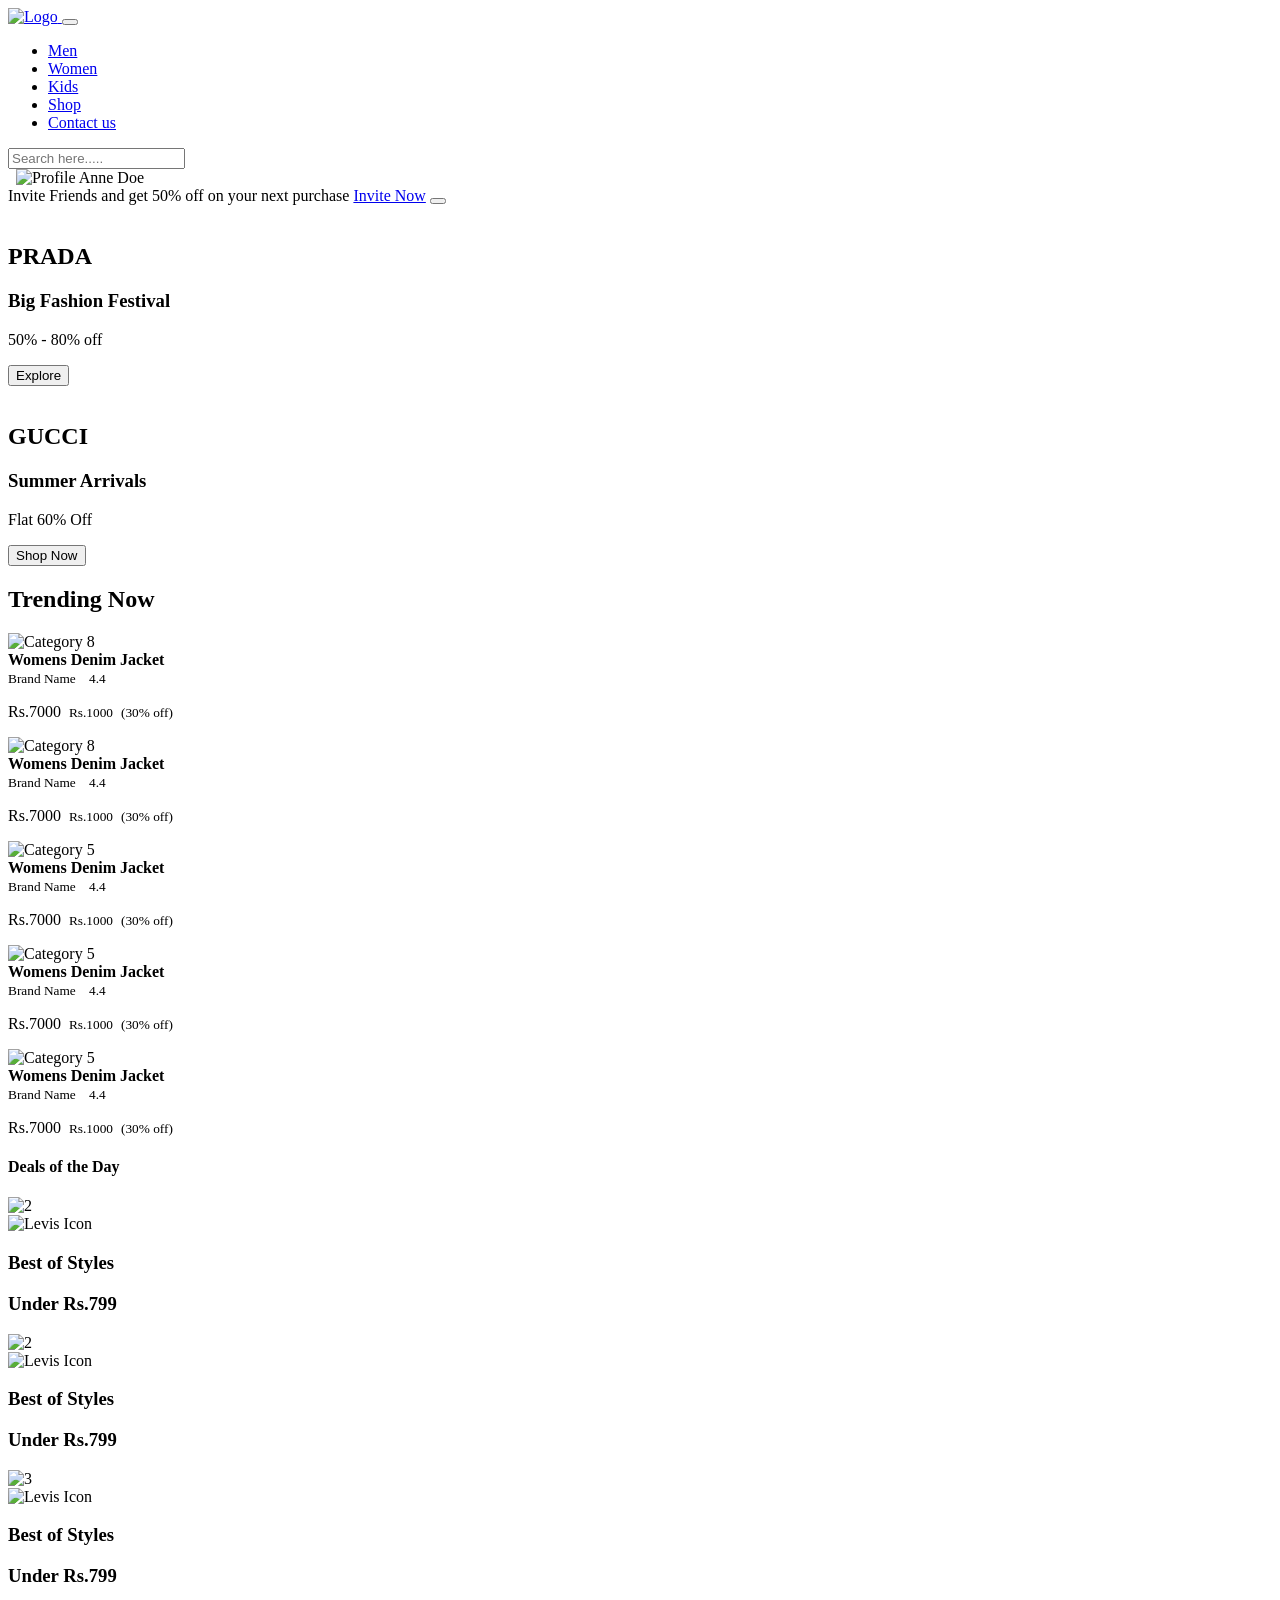
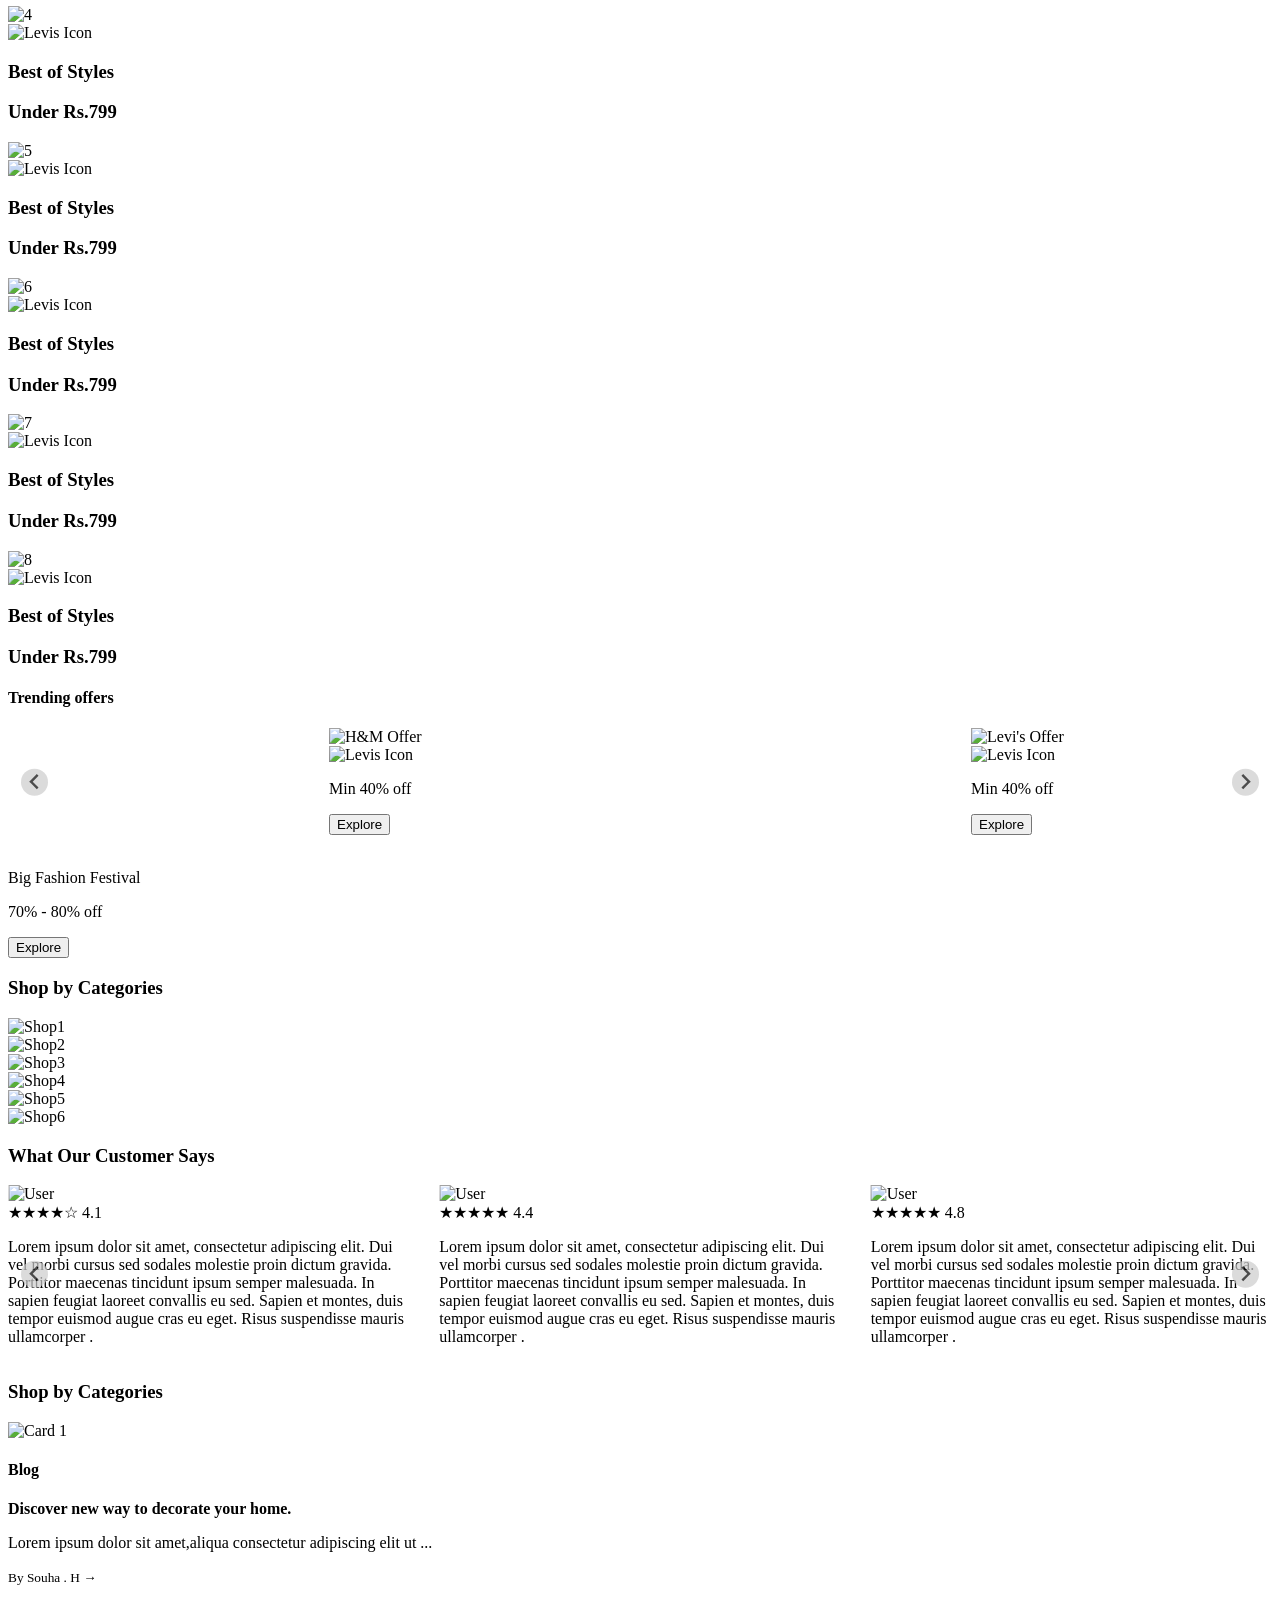
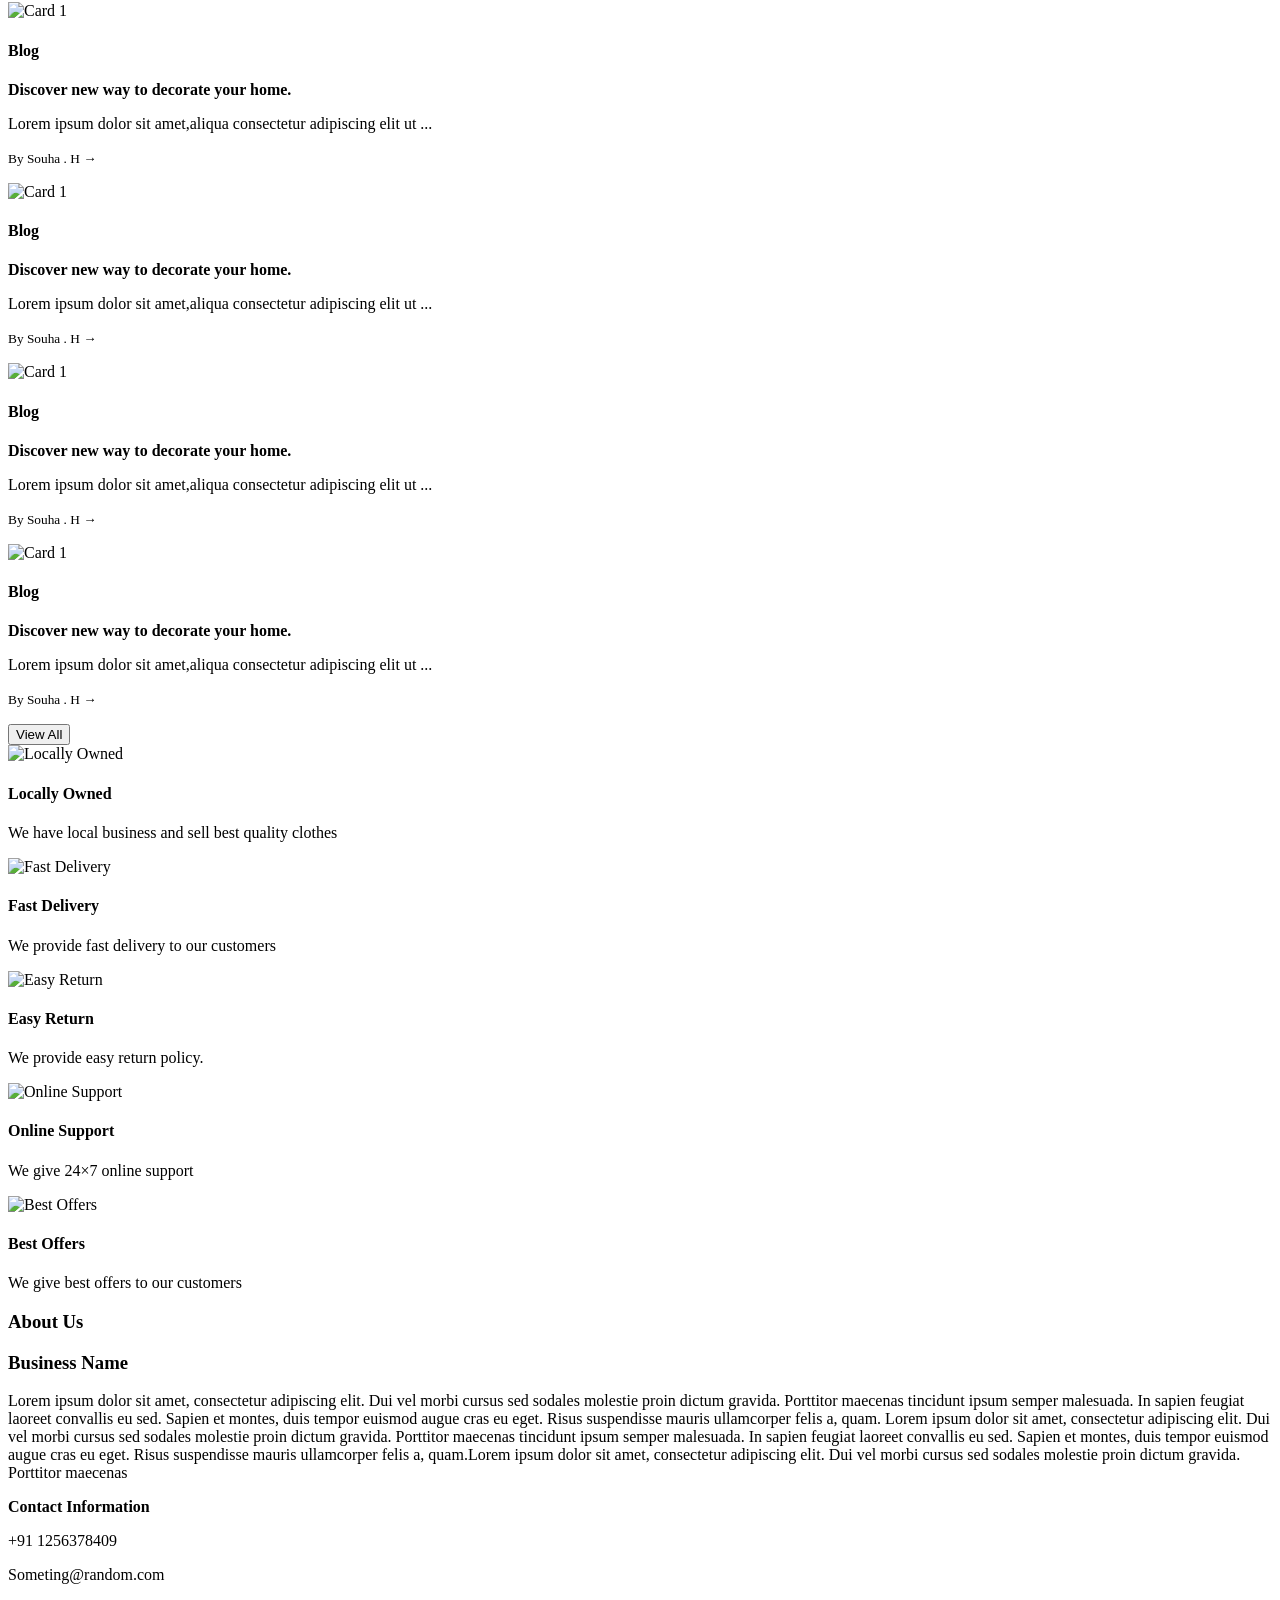
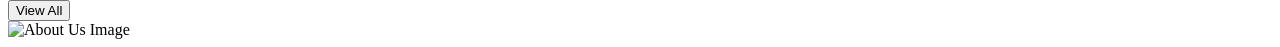
==== commit 7f958063: "latest update" ====
--- a/index.html
+++ b/index.html
@@ -1,5 +1,6 @@
 <!DOCTYPE html>
 <html lang="en">
+
 <head>
   <meta charset="UTF-8">
   <meta name="viewport" content="width=device-width, initial-scale=1.0">
@@ -9,12 +10,13 @@
   <!-- <link rel="stylesheet" href="https://cdnjs.cloudflare.com/ajax/libs/font-awesome/6.7.2/css/all.min.css"
     integrity="sha512-Evv84Mr4kqVGRNSgIGL/F/aIDqQb7xQ2vcrdIwxfjThSH8CSR7PBEakCr51Ck+w+/U6swU2Im1vVX0SVk9ABhg=="
     crossorigin="anonymous" referrerpolicy="no-referrer"/>  -->
-    <link rel="stylesheet" href="./css/all.min.css">
+  <link rel="stylesheet" href="./css/all.min.css">
   <link rel="stylesheet" href="./css/owl.carousel.min.css">
   <link rel="stylesheet" href="./css/all.min.css">
-
-
- 
+  <link rel="stylesheet" href="https://cdn.jsdelivr.net/npm/@splidejs/splide@4.1.4/dist/css/splide.min.css" />
+
+
+
 </head>
 
 <body>
@@ -306,138 +308,54 @@
     </div>
   </section>
 
-
-  <section class="Deals-of-the-Day">
-    <div class="container-fluid">
-      <h4 class="theemheader-title">Deals of the Day</h4>
-      <div class="owl-carousel owl-theme product-slider2">
-
-        <!-- Card 1 -->
-        <div class="card1">
-          <img src="./images/banner31.jpg" class="card-img-top" alt="2">
-          <div class="card-body1">
-            <div class="card-body1">
-              <div class="levis">
-                <img class="levis-icon1" src="./images/Group 47484.jpg" alt="Levis Icon">
-              </div>
-
-              <h3 class="banner3-text1">Best of Styles</h3>
-              <h3 class="banner3-text2">Under Rs.799</h3>
-            </div>
-          </div>
-        </div>
-
-        <!-- Card 2 -->
-        <div class="card1">
-          <img src="./images/banner32.jpg" class="card-img-top" alt="2">
-          <div class="card-body1">
-            <div class="card-body1">
-              <div class="levis">
-                <img class="levis-icon1" src="./images/Group 47484.jpg" alt="Levis Icon">
-              </div>
-
-              <h3 class="banner3-text1">Best of Styles</h3>
-              <h3 class="banner3-text2">Under Rs.799</h3>
-            </div>
-          </div>
-        </div>
-
-        <!-- Card 3 -->
-        <div class="card1">
-          <img src="./images/ban22.png" class="card-img-top" alt="3">
-          <div class="card-body1">
-            <div class="card-body1">
-              <div class="levis">
-                <img class="levis-icon1" src="./images/Group 47484.jpg" alt="Levis Icon">
-              </div>
-
-              <h3 class="banner3-text1">Best of Styles</h3>
-              <h3 class="banner3-text2">Under Rs.799</h3>
-            </div>
-          </div>
-        </div>
-
-        <!-- Card 4 (cut CTA style) -->
-        <div class="card1">
-          <img src="./images/banner33.jpg" class="card-img-top" alt="4">
-          <div class="card-body1">
-            <div class="card-body1">
-              <div class="levis">
-                <img class="levis-icon1" src="./images/Group 47484.jpg" alt="Levis Icon">
-              </div>
-
-              <h3 class="banner3-text1">Best of Styles</h3>
-              <h3 class="banner3-text2">Under Rs.799</h3>
-            </div>
-          </div>
-        </div>
-
-        <!-- Card 5 -->
-        <div class="card1">
-          <img src="./images/banner31.jpg" class="card-img-top" alt="5">
-          <div class="card-body1">
-            <div class="card-body1">
-              <div class="levis">
-                <img class="levis-icon1" src="./images/Group 47484.jpg" alt="Levis Icon">
-              </div>
-
-              <h3 class="banner3-text1">Best of Styles</h3>
-              <h3 class="banner3-text2">Under Rs.799</h3>
-            </div>
-          </div>
-        </div>
-
-        <!-- Card 6 -->
-        <div class="card1">
-          <img src="./images/ban23.jpg" class="card-img-top" alt="6">
-          <div class="card-body1">
-            <div class="card-body1">
-              <div class="levis">
-                <img class="levis-icon1" src="./images/Group 47484.jpg" alt="Levis Icon">
-              </div>
-
-              <h3 class="banner3-text1">Best of Styles</h3>
-              <h3 class="banner3-text2">Under Rs.799</h3>
-            </div>
-          </div>
-        </div>
-
-        <!-- Card 7 -->
-        <div class="card1">
-          <img src="./images/ban24.jpg" class="card-img-top" alt="7">
-          <div class="card-body1">
-            <div class="card-body1">
-              <div class="levis">
-                <img class="levis-icon1" src="./images/Group 47484.jpg" alt="Levis Icon">
-              </div>
-
-              <h3 class="banner3-text1">Best of Styles</h3>
-              <h3 class="banner3-text2">Under Rs.799</h3>
-            </div>
-          </div>
-        </div>
-
-        <!-- Card 8 -->
-        <div class="card1">
-          <img src="./images/banner33.jpg" class="card-img-top" alt="8">
-          <div class="card-body1">
-            <div class="card-body1">
-              <div class="levis">
-                <img class="levis-icon1" src="./images/Group 47484.jpg" alt="Levis Icon">
-              </div>
-
-              <h3 class="banner3-text1">Best of Styles</h3>
-              <h3 class="banner3-text2">Under Rs.799</h3>
-            </div>
-          </div>
-        </div>
-
+  <section class="Trending Offers mt-5 mb-5">
+
+    <h4 class="theemheader-title">Trending offers</h4>
+    <div class="splide js-carousel-01" aria-label="Trending Offers">
+      <div class="splide__track">
+        <ul class="splide__list">
+          <li class="splide__slide">
+            <div class="offer-card">
+              <img src="./images/trending1.jpg" alt="H&M Offer" />
+              <div class="text">
+                <img class="levis-icon1" src="./images/Group 47484.jpg" alt="Levis Icon">
+                <div class="offer-details">
+                  <p>Min 40% off</p>
+                  <button type="btn">Explore</button>
+                </div>
+              </div>
+            </div>
+          </li>
+          <li class="splide__slide">
+            <div class="offer-card">
+              <img src="./images/trending1.jpg" alt="Levi's Offer" />
+              <div class="text">
+                <img class="levis-icon1" src="./images/Group 47484.jpg" alt="Levis Icon">
+                <div class="offer-details">
+                  <p>Min 40% off</p>
+                  <button type="btn">Explore</button>
+                </div>
+              </div>
+            </div>
+          </li>
+          <li class="splide__slide">
+            <div class="offer-card">
+              <img src="./images/trending1.jpg" alt="Zara Offer" />
+              <div class="text">
+                <img class="levis-icon1" src="./images/Group 47484.jpg" alt="Levis Icon">
+                <div class="offer-details">
+                  <p>Min 40% off</p>
+                  <button type="btn">Explore</button>
+                </div>
+              </div>
+            </div>
+          </li>
+        </ul>
       </div>
     </div>
   </section>
 
-
-  <section class="Forever-section">
+  <section class="Forever-section mt-5">
     <div class="hero-image">
       <div class="text-banner text-center">
         <img src="./images/Forever 21 Logo.png" alt="">
@@ -453,7 +371,7 @@
 
 
   <!-- ******===== shop by category====******* -->
-  <section class="shop by category">
+  <section class="shop by category mt-">
     <div class="container-fluid py-4">
       <h3 class="theemheader-title mb-3">Shop by Categories</h3>
       <div class="row g-3">
@@ -491,7 +409,179 @@
         </div>
       </div>
     </div>
+
+
   </section>
+
+
+  <!-- ****** what our costumer says***** -->
+
+
+  <section class="custom7-wrapper">
+    <h3 class="theemheader-title mb-3">What Our Customer Says</h3>
+    <div class="splide custom7-slider" aria-label="Peek Slider">
+      <div class="splide__track">
+        <ul class="splide__list">
+          <li class="splide__slide custom7-slide">
+            <div class="custom7-card">
+              <img src="./images/coustmer.jpg" alt="User" class="custom7-img" />
+              <div class="custom7-stars">★★★★★ <span>4.4</span></div>
+              <p class="custom7-text">Lorem ipsum dolor sit amet, consectetur adipiscing elit. Dui vel morbi cursus sed
+                sodales molestie proin dictum gravida. Porttitor maecenas tincidunt ipsum semper malesuada. In sapien
+                feugiat laoreet convallis eu sed. Sapien et montes, duis tempor euismod augue cras eu eget. Risus
+                suspendisse mauris ullamcorper .</p>
+            </div>
+          </li>
+          <li class="splide__slide custom7-slide">
+            <div class="custom7-card">
+              <img src="./images/coustmer.jpg" alt="User" class="custom7-img" />
+              <div class="custom7-stars">★★★★★ <span>4.8</span></div>
+              <p class="custom7-text">Lorem ipsum dolor sit amet, consectetur adipiscing elit. Dui vel morbi cursus sed
+                sodales molestie proin dictum gravida. Porttitor maecenas tincidunt ipsum semper malesuada. In sapien
+                feugiat laoreet convallis eu sed. Sapien et montes, duis tempor euismod augue cras eu eget. Risus
+                suspendisse mauris ullamcorper . </p>
+            </div>
+          </li>
+          <li class="splide__slide custom7-slide">
+            <div class="custom7-card">
+              <img src="https://i.pravatar.cc/80?img=3" alt="User" class="custom7-img" />
+              <div class="custom7-stars">★★★★☆ <span>4.1</span></div>
+              <p class="custom7-text">Lorem ipsum dolor sit amet, consectetur adipiscing elit. Dui vel morbi cursus sed
+                sodales molestie proin dictum gravida. Porttitor maecenas tincidunt ipsum semper malesuada. In sapien
+                feugiat laoreet convallis eu sed. Sapien et montes, duis tempor euismod augue cras eu eget. Risus
+                suspendisse mauris ullamcorper . </p>
+            </div>
+          </li>
+        </ul>
+      </div>
+    </div>
+  </section>
+
+
+  <section class="Featured-section p-3">
+    <div class="slider-container8">
+      <h3 class="theemheader-title mb-3">Shop by Categories</h3>
+
+      <div class="slider-track8" id="sliderTrack8">
+
+        <div class="card8">
+          <img src="./images/featurs1.jpg" alt="Card 1" />
+          <div class="text-content8">
+            <h4 class="featurs-text2">Blog</h4>
+            <strong class="featurs-text1">Discover new way to decorate your home.</strong>
+            <p class="featurs-text2">Lorem ipsum dolor sit amet,aliqua consectetur adipiscing elit ut ...</p>
+            <p><small>By Souha . H <span>→</span></small></p>
+          </div>
+        </div>
+
+        <div class="card8">
+          <img src="./images/featurs1.jpg" alt="Card 1" />
+          <div class="text-content8">
+            <h4 class="featurs-text2">Blog</h4>
+            <strong class="featurs-text1">Discover new way to decorate your home.</strong>
+            <p class="featurs-text2">Lorem ipsum dolor sit amet,aliqua consectetur adipiscing elit ut ...</p>
+            <p><small>By Souha . H <span>→</span></small></p>
+          </div>
+        </div>
+
+        <div class="card8">
+          <img src="./images/featurs1.jpg" alt="Card 1" />
+          <div class="text-content8">
+            <h4 class="featurs-text2">Blog</h4>
+            <strong class="featurs-text1">Discover new way to decorate your home.</strong>
+            <p class="featurs-text2">Lorem ipsum dolor sit amet,aliqua consectetur adipiscing elit ut ...</p>
+            <p><small>By Souha . H <span>→</span></small></p>
+          </div>
+        </div>
+        <div class="card8">
+          <img src="./images/featurs1.jpg" alt="Card 1" />
+          <div class="text-content8">
+            <h4 class="featurs-text2">Blog</h4>
+            <strong class="featurs-text1">Discover new way to decorate your home.</strong>
+            <p class="featurs-text2">Lorem ipsum dolor sit amet,aliqua consectetur adipiscing elit ut ...</p>
+            <p><small>By Souha . H <span>→</span></small></p>
+          </div>
+        </div>
+        <div class="card8">
+          <img src="./images/featurs1.jpg" alt="Card 1" />
+          <div class="text-content8">
+            <h4 class="featurs-text2">Blog</h4>
+            <strong class="featurs-text1">Discover new way to decorate your home.</strong>
+            <p class="featurs-text2">Lorem ipsum dolor sit amet,aliqua consectetur adipiscing elit ut ...</p>
+            <p><small>By Souha . H <span>→</span></small></p>
+          </div>
+        </div>
+      </div>
+    </div>
+
+    <div class="Featured-button text-center mt-4">
+      <button class="Featured-button1">
+        <span class="Featured-button2">View All</span>
+      </button>
+    </div>
+    <div class="info-section">
+      <div class="info-container">
+        <div class="info-card">
+          <img src="./images/flag1.png" alt="Locally Owned">
+          <h4>Locally Owned</h4>
+          <p>We have local business and sell best quality clothes</p>
+        </div>
+        <div class="info-card">
+          <img src="./images/delivery1.png" alt="Fast Delivery">
+          <h4>Fast Delivery</h4>
+          <p>We provide fast delivery to our customers</p>
+        </div>
+        <div class="info-card">
+          <img src="./images/shipping-box-01.png" alt="Easy Return">
+          <h4>Easy Return</h4>
+          <p>We provide easy return policy.</p>
+        </div>
+        <div class="info-card">
+          <img src="./images/music-icon.png" alt="Online Support">
+          <h4>Online Support</h4>
+          <p>We give 24×7 online support</p>
+        </div>
+        <div class="info-card">
+          <img src="./images/offers-icon.png" alt="Best Offers">
+          <h4>Best Offers</h4>
+          <p>We give best offers to our customers</p>
+        </div>
+      </div>
+    </div>
+  </section>
+
+
+<section class="aboutus-section">
+  <div class="aboutus-container container-fluid">
+     <h3 class="aboutus-heading1">About Us</h3>
+    <div class="row align-items-center">
+      <div class="col-lg-6 col-md-6 col-sm-12 mb-4">
+        <h3 class="aboutus-heading">Business Name</h3>
+        <p class="aboutus-text">
+          Lorem ipsum dolor sit amet, consectetur adipiscing elit. Dui vel morbi cursus sed sodales molestie proin 
+          dictum gravida. Porttitor maecenas tincidunt ipsum semper malesuada. In sapien feugiat laoreet convallis 
+          eu sed. Sapien et montes, duis tempor euismod augue cras eu eget. Risus suspendisse mauris ullamcorper felis
+           a, quam. Lorem ipsum dolor sit amet, consectetur adipiscing elit. Dui vel morbi cursus sed sodales molestie
+            proin dictum gravida. Porttitor maecenas tincidunt ipsum semper malesuada. In sapien feugiat laoreet 
+            convallis eu sed. Sapien et montes, duis tempor euismod augue cras eu eget. Risus suspendisse mauris 
+            ullamcorper felis a, quam.Lorem ipsum dolor sit amet, consectetur adipiscing elit. Dui vel morbi cursus
+             sed sodales molestie proin dictum gravida. Porttitor maecenas
+        </p>
+        <p class="aboutus-contact-title"><strong>Contact Information</strong></p>
+        <p class="aboutus-text">+91 1256378409</p>
+        <p class="aboutus-text">Someting@random.com</p>
+        <button class="aboutus-button">
+          <span class="aboutus-button-text">View All</span>
+        </button>
+      </div>
+
+      <div class="col-lg-6 col-md-6 col-sm-12 text-center">
+        <img src="./images/about-img.jpg" alt="About Us Image" class="aboutus-image">
+      </div>
+    </div>
+  </div>
+</section>
+
 
 
   <script src="./js/bootstrap.min.js"></script>
@@ -501,6 +591,8 @@
   <script src="./js/jquery.min.js"></script>
   <!-- Owl Carousel js -->
   <script src="./js/owl.carousel.js"></script>
+  <script src="https://cdn.jsdelivr.net/npm/@splidejs/splide@4.1.4/dist/js/splide.min.js"></script>
+
 
   <script>
     $(document).ready(function () {
@@ -585,7 +677,80 @@
 
       // product-slider2
     });
+
   </script>
+  <script>
+    new Splide(".js-carousel-01", {
+      type: "loop",
+      perPage: 2,
+      focus: "center",
+      gap: "20px",
+      pagination: false,
+      arrows: true,
+      breakpoints: {
+        768: {
+          perPage: 1,
+          focus: "center"
+        }
+      }
+
+    }).mount();
+  </script>
+
+  <script>
+    const splide7 = new Splide('.custom7-slider', {
+      type: 'loop',
+      perPage: 3,
+      focus: 'center',
+      gap: '30px',
+      pagination: false,
+      arrows: true,
+      breakpoints: {
+        1024: { perPage: 1 }
+      }
+    });
+
+    splide7.on('mounted', function () {
+      document.querySelectorAll('.custom7-slide').forEach(slide => {
+        slide.classList.remove('is-active');
+      });
+      splide7.Components.Slides.getAt(splide7.index).slide.classList.add('is-active');
+    });
+
+    splide7.mount();
+  </script>
+
+
+  <script>
+    let currentIndex = 0;
+
+    function slide(direction) {
+      const track = document.getElementById("sliderTrack8");
+      const cards = document.querySelectorAll('.card8');
+      const cardGap = 20;
+
+      const cardWidth = cards[0].offsetWidth + cardGap;
+      const totalCards = cards.length;
+      const containerWidth = document.querySelector('.slider-container8').offsetWidth;
+      const visibleCards = Math.floor(containerWidth / cardWidth);
+
+      const maxIndex = totalCards - visibleCards;
+      currentIndex += direction;
+
+      if (currentIndex > maxIndex) {
+        currentIndex = 0; // loop back to the start
+      }
+
+      track.style.transform = `translateX(-${currentIndex * cardWidth}px)`;
+    }
+
+    // 🔁 Auto Slide Every 3 Seconds
+    setInterval(() => {
+      slide(1);
+    }, 3000);
+  </script>
+
+
 
 </body>
 
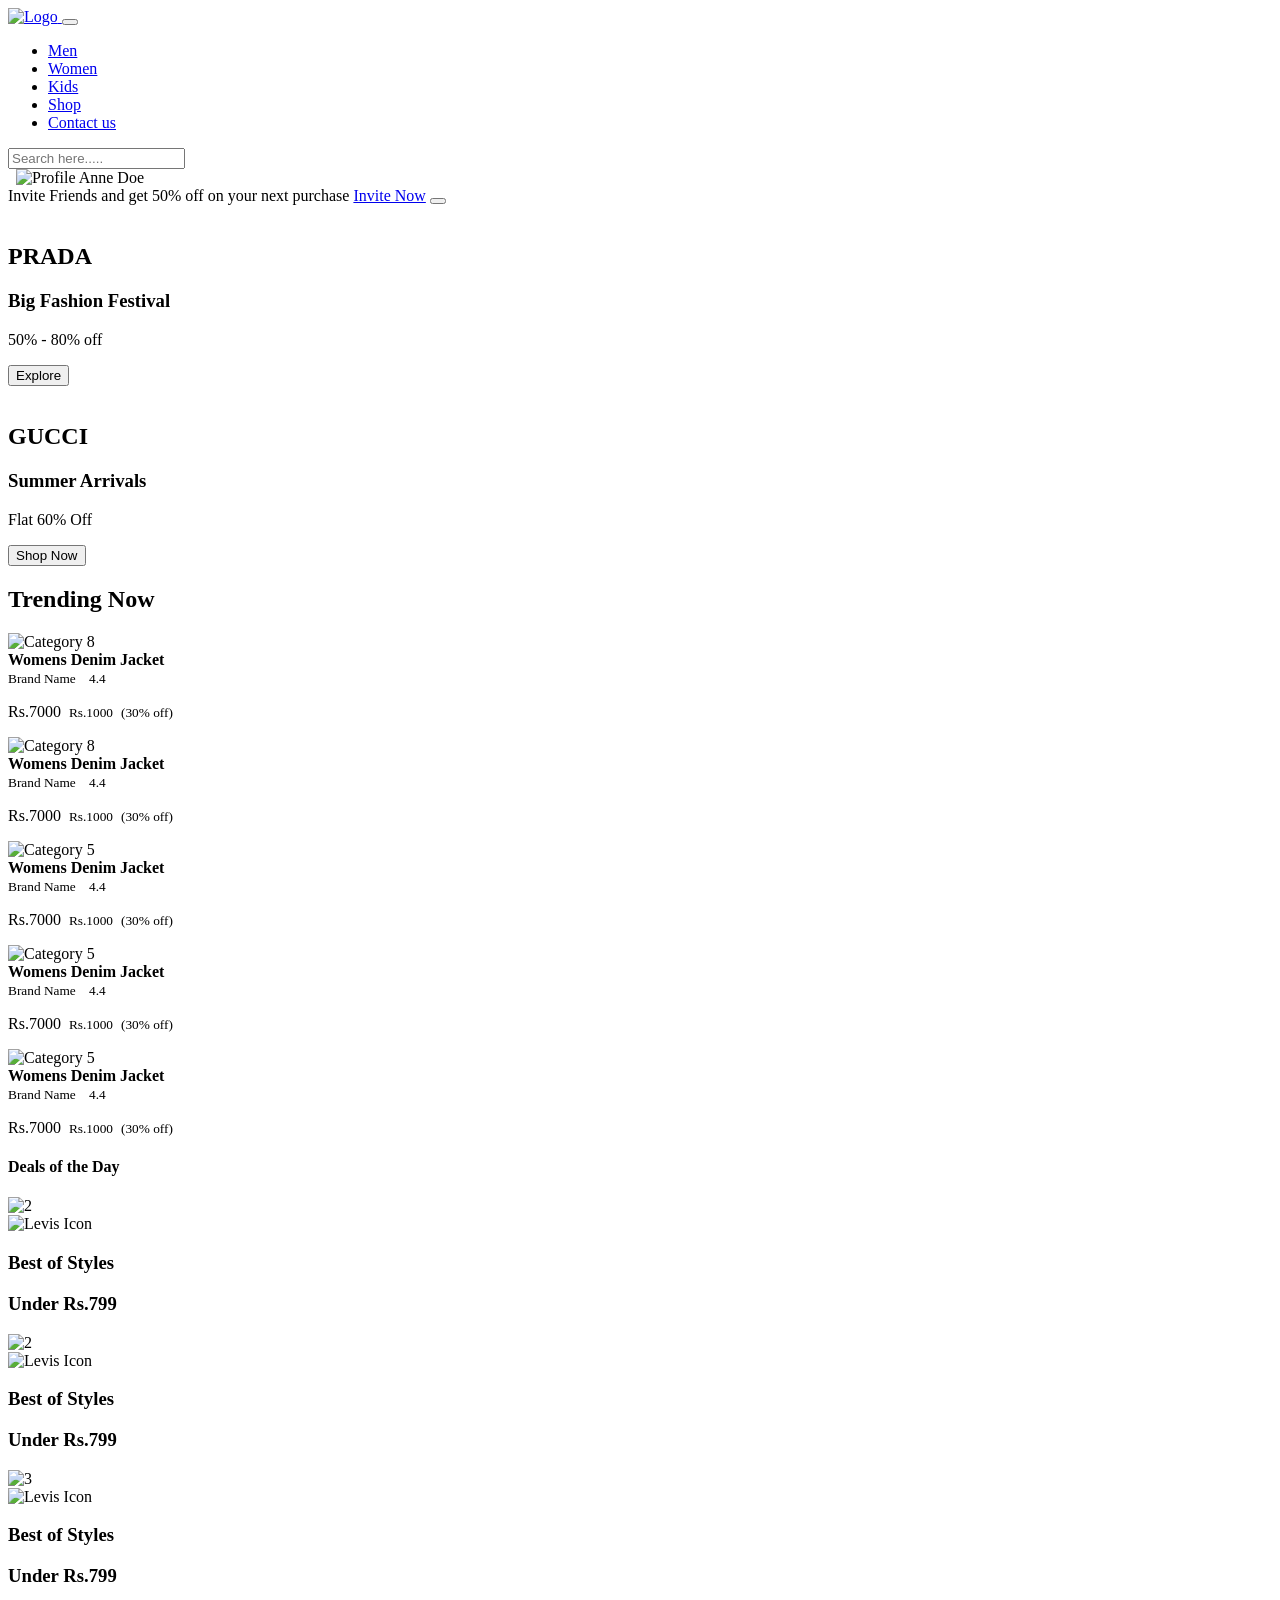
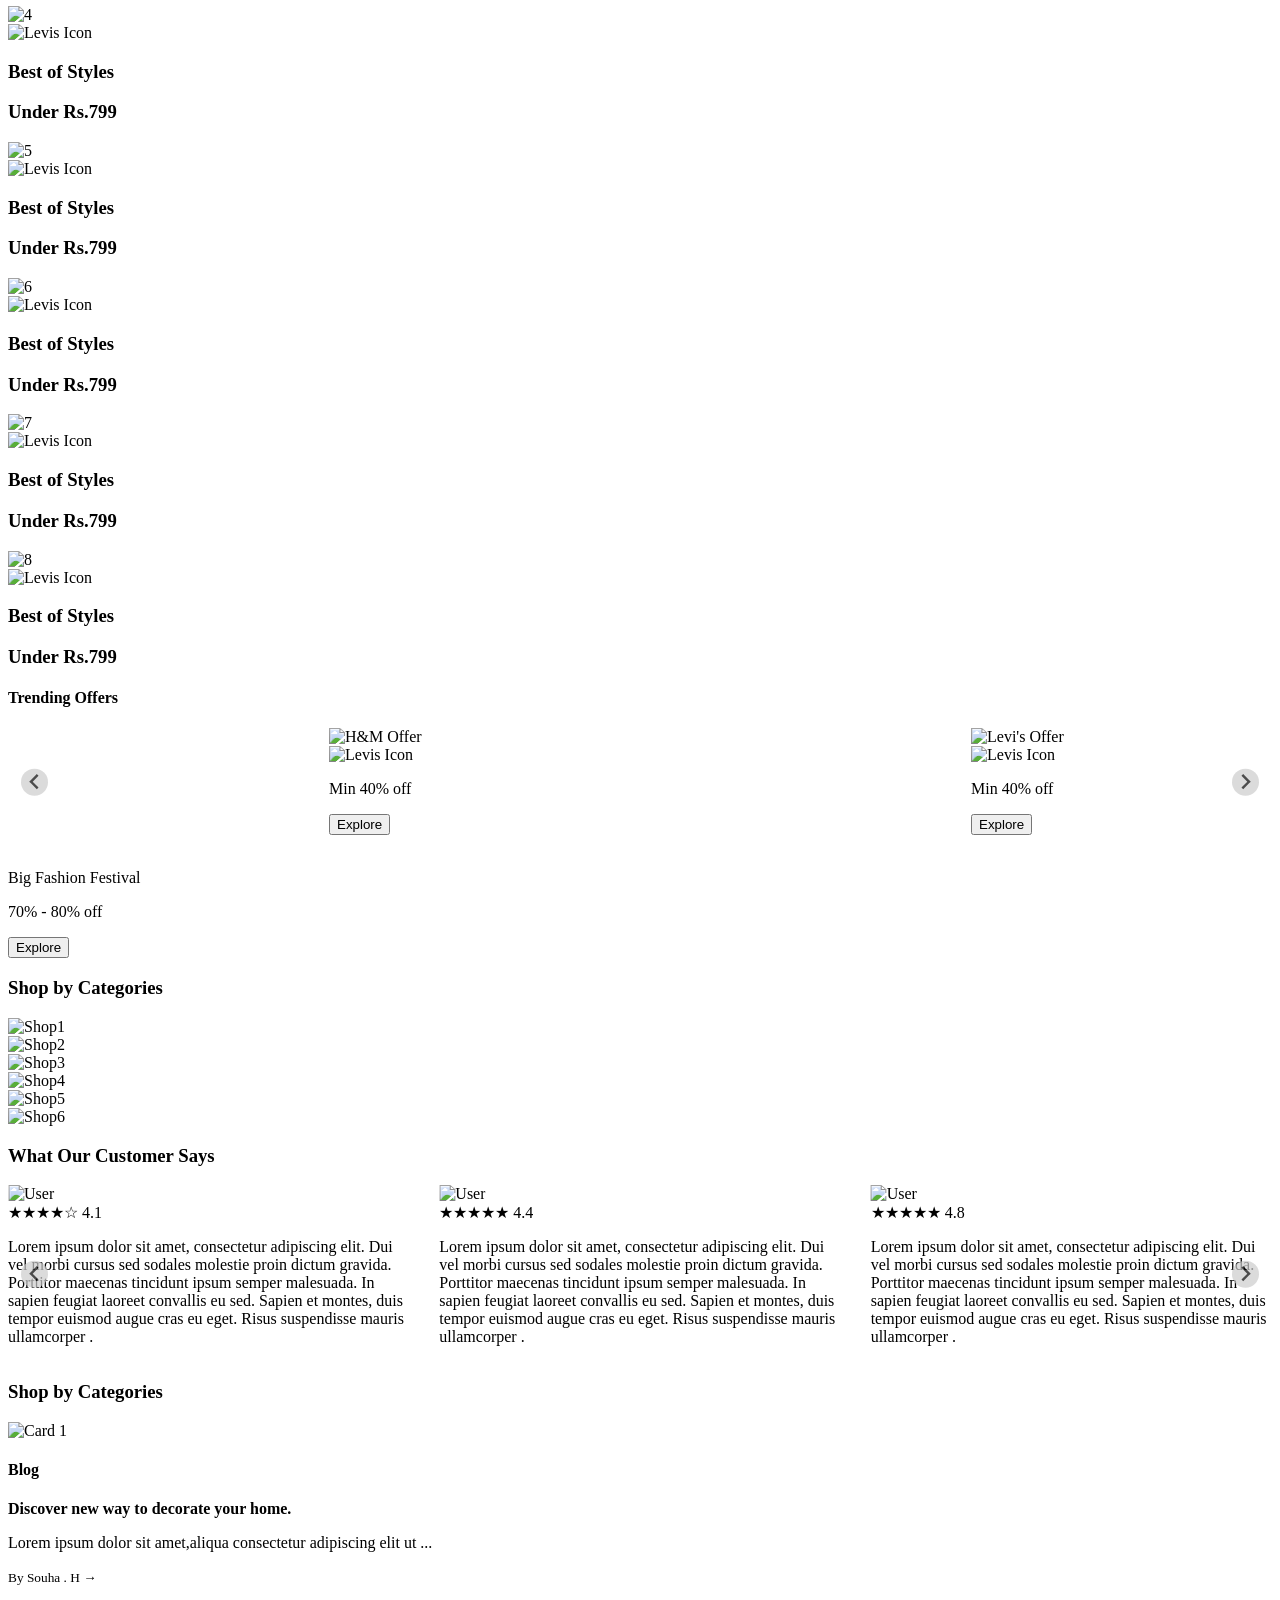
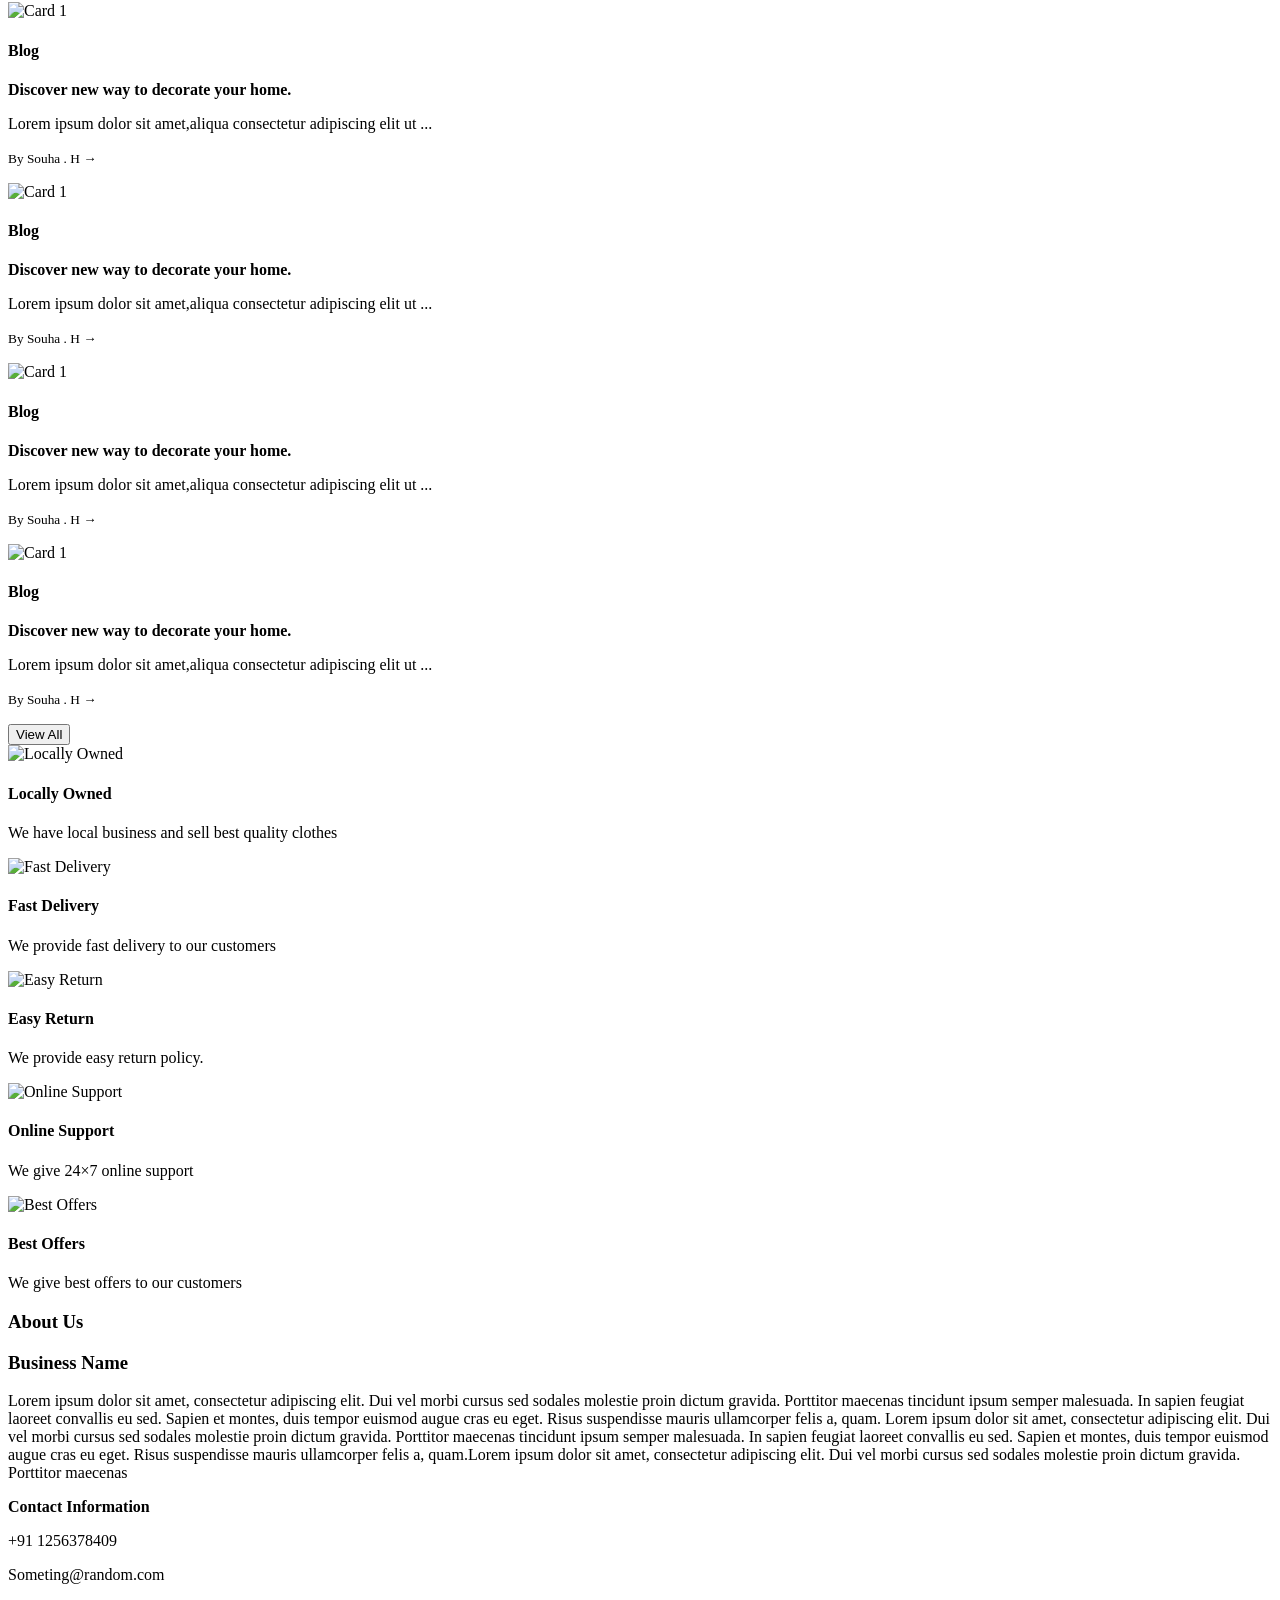
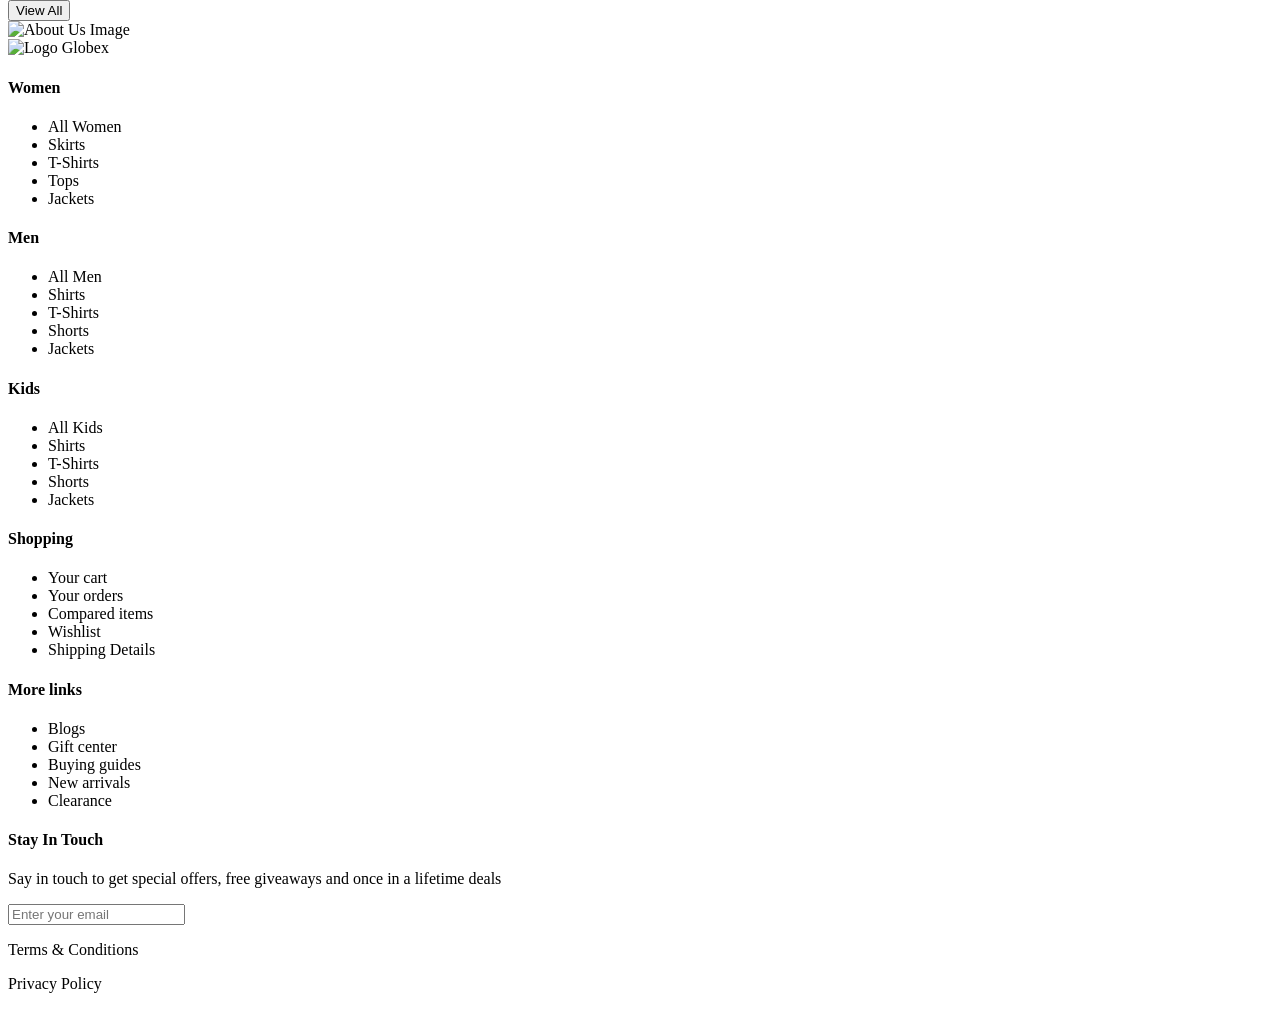
==== commit e122cd33: "main page complete" ====
--- a/index.html
+++ b/index.html
@@ -7,9 +7,7 @@
   <title>Document</title>
   <link rel="stylesheet" href="./css/style.css">
   <link rel="stylesheet" href="./css/bootstrap.min.css">
-  <!-- <link rel="stylesheet" href="https://cdnjs.cloudflare.com/ajax/libs/font-awesome/6.7.2/css/all.min.css"
-    integrity="sha512-Evv84Mr4kqVGRNSgIGL/F/aIDqQb7xQ2vcrdIwxfjThSH8CSR7PBEakCr51Ck+w+/U6swU2Im1vVX0SVk9ABhg=="
-    crossorigin="anonymous" referrerpolicy="no-referrer"/>  -->
+ <link rel="stylesheet" href="https://cdnjs.cloudflare.com/ajax/libs/font-awesome/7.0.0/css/all.min.css" integrity="sha512-DxV+EoADOkOygM4IR9yXP8Sb2qwgidEmeqAEmDKIOfPRQZOWbXCzLC6vjbZyy0vPisbH2SyW27+ddLVCN+OMzQ==" crossorigin="anonymous" referrerpolicy="no-referrer" />
   <link rel="stylesheet" href="./css/all.min.css">
   <link rel="stylesheet" href="./css/owl.carousel.min.css">
   <link rel="stylesheet" href="./css/all.min.css">
@@ -24,7 +22,7 @@
 
   <!-- ***header********* -->
   <header class="header-section">
-    <nav class="navbar navbar-expand-lg border-bottom navbar-light ">
+    <nav class="navbar navbar-expand-lg border-bottom ">
       <div class="container-fluid">
 
         <a class="navbar-brand ms-2" href="#">
@@ -38,11 +36,11 @@
         <div class="collapse navbar-collapse" id="navbarContent">
 
           <ul class="navbar-nav me-auto mb-2 mb-lg-0 gap-3">
-            <li class="nav-item "><a class="nav-link active" href="#">Men</a></li>
-            <li class="nav-item "><a class="nav-link active" href="#">Women</a></li>
-            <li class="nav-item "><a class="nav-link active" href="#">Kids</a></li>
-            <li class="nav-item "><a class="nav-link active" href="#">Shop</a></li>
-            <li class="nav-item "><a class="nav-link active" href="#">Contact us</a></li>
+            <li class="nav-item "><a class="nav-link" href="#">Men</a></li>
+            <li class="nav-item "><a class="nav-link" href="#">Women</a></li>
+            <li class="nav-item "><a class="nav-link" href="#">Kids</a></li>
+            <li class="nav-item "><a class="nav-link" href="#">Shop</a></li>
+            <li class="nav-item "><a class="nav-link" href="#">Contact us</a></li>
           </ul>
 
 
@@ -66,11 +64,11 @@
     </nav>
 
 
-    <div class="invite-banner fs-5">
-      Invite Friends and get 50% off on your next purchase
-      <a href="#" class="ms-2 fs-5">Invite Now</a>
-      <button type="button" class="btn-close" aria-label="Close"></button>
-    </div>
+   <div class="invite-banner fs-5">
+    Invite Friends and get 50% off on your next purchase
+    <a href="#" class="ms-2 fs-5">Invite Now</a>
+    <button type="button" class="btn-close" aria-label="Close"></button>
+  </div>
   </header>
   <!-- ==== Banner Section ==== -->
   <section class="banner-section">
@@ -307,46 +305,39 @@
       </div>
     </div>
   </section>
-
-  <section class="Trending Offers mt-5 mb-5">
-
-    <h4 class="theemheader-title">Trending offers</h4>
+  <!-- ************ Trending offers section ********** -->
+  <section class="trending-offers mt-5 mb-5">
+    <h4 class="theemheader-title">Trending Offers</h4>
     <div class="splide js-carousel-01" aria-label="Trending Offers">
       <div class="splide__track">
         <ul class="splide__list">
           <li class="splide__slide">
             <div class="offer-card">
-              <img src="./images/trending1.jpg" alt="H&M Offer" />
+              <img class="offer-image" src="./images/trending1.jpg" alt="H&M Offer" />
               <div class="text">
-                <img class="levis-icon1" src="./images/Group 47484.jpg" alt="Levis Icon">
-                <div class="offer-details">
-                  <p>Min 40% off</p>
-                  <button type="btn">Explore</button>
-                </div>
+                <img class="levis-icon4" src="./images/Group 47484.jpg" alt="Levis Icon" />
+                <p>Min 40% off</p>
+                <button type="button">Explore</button>
               </div>
             </div>
           </li>
           <li class="splide__slide">
             <div class="offer-card">
-              <img src="./images/trending1.jpg" alt="Levi's Offer" />
+              <img class="offer-image" src="./images/trending1.jpg" alt="Levi's Offer" />
               <div class="text">
-                <img class="levis-icon1" src="./images/Group 47484.jpg" alt="Levis Icon">
-                <div class="offer-details">
-                  <p>Min 40% off</p>
-                  <button type="btn">Explore</button>
-                </div>
+                <img class="levis-icon4" src="./images/Group 47484.jpg" alt="Levis Icon" />
+                <p>Min 40% off</p>
+                <button type="button">Explore</button>
               </div>
             </div>
           </li>
           <li class="splide__slide">
             <div class="offer-card">
-              <img src="./images/trending1.jpg" alt="Zara Offer" />
+              <img class="offer-image" src="./images/trending1.jpg" alt="Zara Offer" />
               <div class="text">
-                <img class="levis-icon1" src="./images/Group 47484.jpg" alt="Levis Icon">
-                <div class="offer-details">
-                  <p>Min 40% off</p>
-                  <button type="btn">Explore</button>
-                </div>
+                <img class="levis-icon4" src="./images/Group 47484.jpg" alt="Levis Icon" />
+                <p>Min 40% off</p>
+                <button type="button">Explore</button>
               </div>
             </div>
           </li>
@@ -359,7 +350,7 @@
     <div class="hero-image">
       <div class="text-banner text-center">
         <img src="./images/Forever 21 Logo.png" alt="">
-        <p class="text-light1">Big Fashion Festival</p>
+        <p class="text-light3">Big Fashion Festival</p>
         <p class="text-light">70% - 80% off</p>
         <button class="text-light2">
           <span class="forever-text">Explore</span>
@@ -551,37 +542,121 @@
   </section>
 
 
-<section class="aboutus-section">
-  <div class="aboutus-container container-fluid">
-     <h3 class="aboutus-heading1">About Us</h3>
-    <div class="row align-items-center">
-      <div class="col-lg-6 col-md-6 col-sm-12 mb-4">
-        <h3 class="aboutus-heading">Business Name</h3>
-        <p class="aboutus-text">
-          Lorem ipsum dolor sit amet, consectetur adipiscing elit. Dui vel morbi cursus sed sodales molestie proin 
-          dictum gravida. Porttitor maecenas tincidunt ipsum semper malesuada. In sapien feugiat laoreet convallis 
-          eu sed. Sapien et montes, duis tempor euismod augue cras eu eget. Risus suspendisse mauris ullamcorper felis
-           a, quam. Lorem ipsum dolor sit amet, consectetur adipiscing elit. Dui vel morbi cursus sed sodales molestie
-            proin dictum gravida. Porttitor maecenas tincidunt ipsum semper malesuada. In sapien feugiat laoreet 
-            convallis eu sed. Sapien et montes, duis tempor euismod augue cras eu eget. Risus suspendisse mauris 
+  <section class="aboutus-section">
+    <div class="aboutus-container container-fluid">
+      <h3 class="aboutus-heading1">About Us</h3>
+      <div class="row align-items-center">
+        <div class="col-lg-6 col-md-6 col-sm-12 mb-4">
+          <h3 class="aboutus-heading">Business Name</h3>
+          <p class="aboutus-text">
+            Lorem ipsum dolor sit amet, consectetur adipiscing elit. Dui vel morbi cursus sed sodales molestie proin
+            dictum gravida. Porttitor maecenas tincidunt ipsum semper malesuada. In sapien feugiat laoreet convallis
+            eu sed. Sapien et montes, duis tempor euismod augue cras eu eget. Risus suspendisse mauris ullamcorper felis
+            a, quam. Lorem ipsum dolor sit amet, consectetur adipiscing elit. Dui vel morbi cursus sed sodales molestie
+            proin dictum gravida. Porttitor maecenas tincidunt ipsum semper malesuada. In sapien feugiat laoreet
+            convallis eu sed. Sapien et montes, duis tempor euismod augue cras eu eget. Risus suspendisse mauris
             ullamcorper felis a, quam.Lorem ipsum dolor sit amet, consectetur adipiscing elit. Dui vel morbi cursus
-             sed sodales molestie proin dictum gravida. Porttitor maecenas
-        </p>
-        <p class="aboutus-contact-title"><strong>Contact Information</strong></p>
-        <p class="aboutus-text">+91 1256378409</p>
-        <p class="aboutus-text">Someting@random.com</p>
-        <button class="aboutus-button">
-          <span class="aboutus-button-text">View All</span>
-        </button>
-      </div>
-
-      <div class="col-lg-6 col-md-6 col-sm-12 text-center">
-        <img src="./images/about-img.jpg" alt="About Us Image" class="aboutus-image">
-      </div>
-    </div>
-  </div>
-</section>
-
+            sed sodales molestie proin dictum gravida. Porttitor maecenas
+          </p>
+          <p class="aboutus-contact-title"><strong>Contact Information</strong></p>
+          <p class="aboutus-text">+91 1256378409</p>
+          <p class="aboutus-text">Someting@random.com</p>
+          <button class="aboutus-button">
+            <span class="aboutus-button-text">View All</span>
+          </button>
+        </div>
+
+        <div class="col-lg-6 col-md-6 col-sm-12 text-center">
+          <img src="./images/about-img.jpg" alt="About Us Image" class="aboutus-image">
+        </div>
+      </div>
+    </div>
+  </section>
+
+
+
+  <!-- ******** footer section ******* -->
+  <footer class="footer">
+    <div class="container">
+      <div class="footer-top">
+        <div class="footer-logo">
+          <img src="./images/footer-logo.png" alt="Logo">
+          <span class="logo-text">Globex</span>
+        </div>
+      </div>
+
+      <div class="footer-columns">
+        <div class="footer-column">
+          <h4>Women</h4>
+          <ul>
+            <li>All Women</li>
+            <li>Skirts</li>
+            <li>T-Shirts</li>
+            <li>Tops</li>
+            <li>Jackets</li>
+          </ul>
+        </div>
+        <div class="footer-column">
+          <h4>Men</h4>
+          <ul>
+            <li>All Men</li>
+            <li>Shirts</li>
+            <li>T-Shirts</li>
+            <li>Shorts</li>
+            <li>Jackets</li>
+          </ul>
+        </div>
+        <div class="footer-column">
+          <h4>Kids</h4>
+          <ul>
+            <li>All Kids</li>
+            <li>Shirts</li>
+            <li>T-Shirts</li>
+            <li>Shorts</li>
+            <li>Jackets</li>
+          </ul>
+        </div>
+        <div class="footer-column">
+          <h4>Shopping</h4>
+          <ul>
+            <li>Your cart</li>
+            <li>Your orders</li>
+            <li>Compared items</li>
+            <li>Wishlist</li>
+            <li>Shipping Details</li>
+          </ul>
+        </div>
+        <div class="footer-column">
+          <h4>More links</h4>
+          <ul>
+            <li>Blogs</li>
+            <li>Gift center</li>
+            <li>Buying guides</li>
+            <li>New arrivals</li>
+            <li>Clearance</li>
+          </ul>
+        </div>
+        <div class="footer-column">
+          <h4>Stay In Touch</h4>
+          <p>Say in touch to get special offers, free giveaways and once in a lifetime deals</p>
+          <div class="email-box">
+            <input type="email" placeholder="Enter your email">
+          </div>
+        </div>
+      </div>
+
+      <div class="footer-bottom">
+        <p>Terms & Conditions</p>
+        <p>Privacy Policy</p>
+        <div class="footer-icons">
+          <i class="fa-brands fa-instagram"></i>
+          <i class="fa-brands fa-facebook"></i>
+          <i class="fa-brands fa-whatsapp"></i>
+          <i class="fa-brands fa-x-twitter"></i>
+        </div>
+      </div>
+    </div>
+  </footer>
 
 
   <script src="./js/bootstrap.min.js"></script>
@@ -595,6 +670,9 @@
 
 
   <script>
+     document.querySelector('.btn-close').addEventListener('click', function () {
+    this.closest('.invite-banner').style.display = 'none';
+  });
     $(document).ready(function () {
       // Banner carousel
       $(".banner-carousel").owlCarousel({
@@ -693,7 +771,6 @@
           focus: "center"
         }
       }
-
     }).mount();
   </script>
 
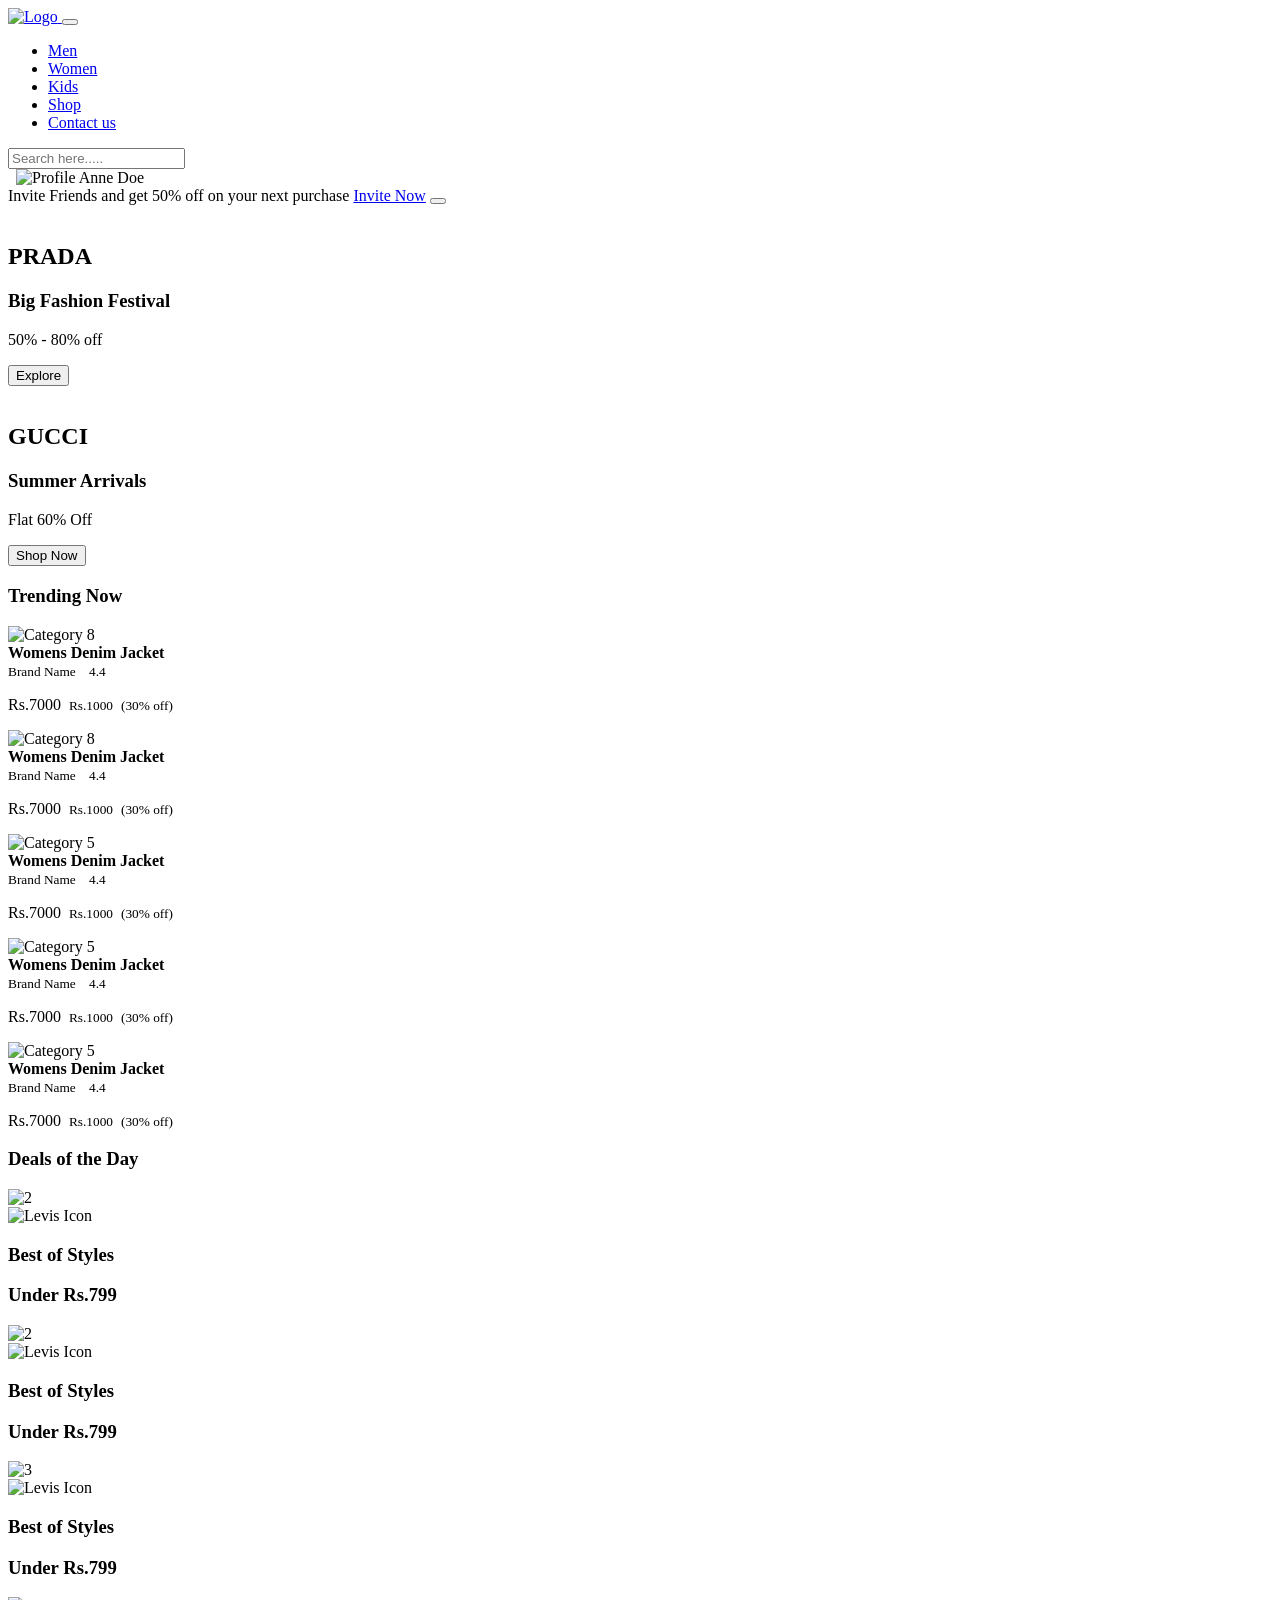
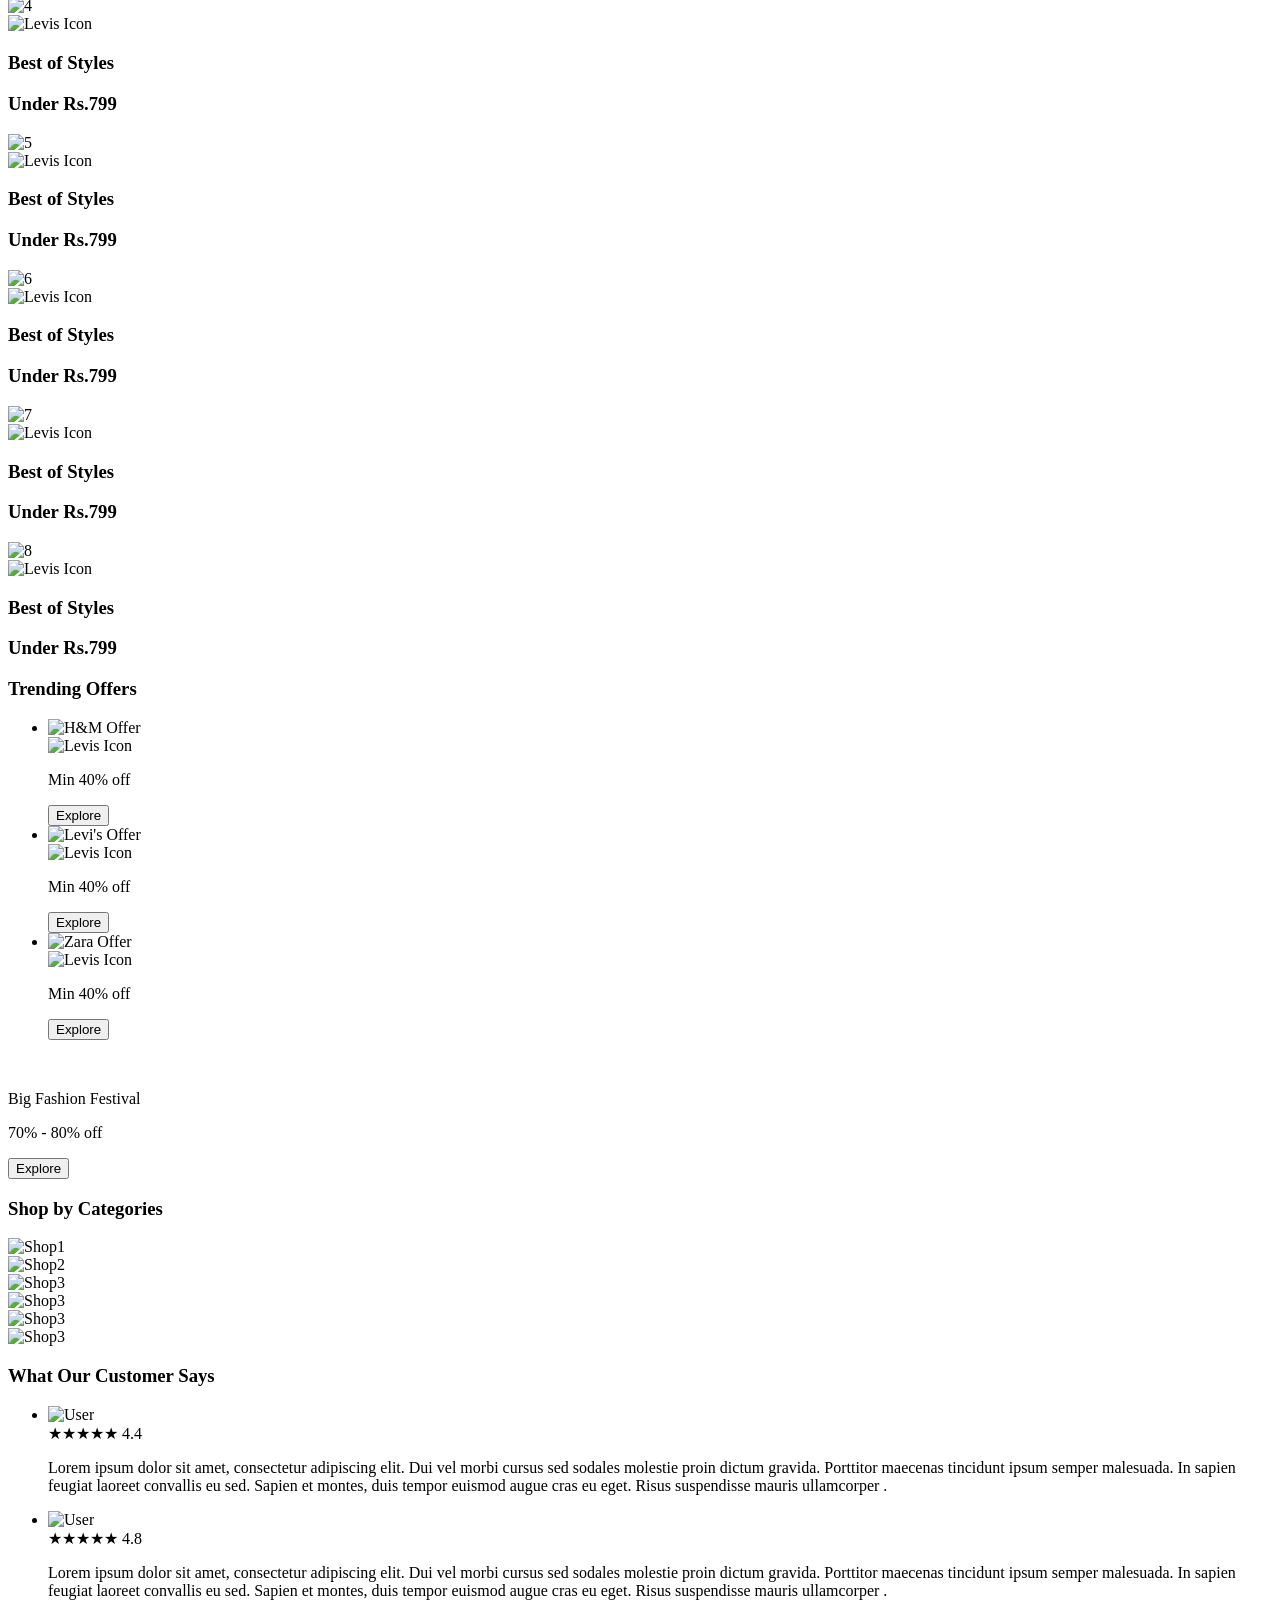
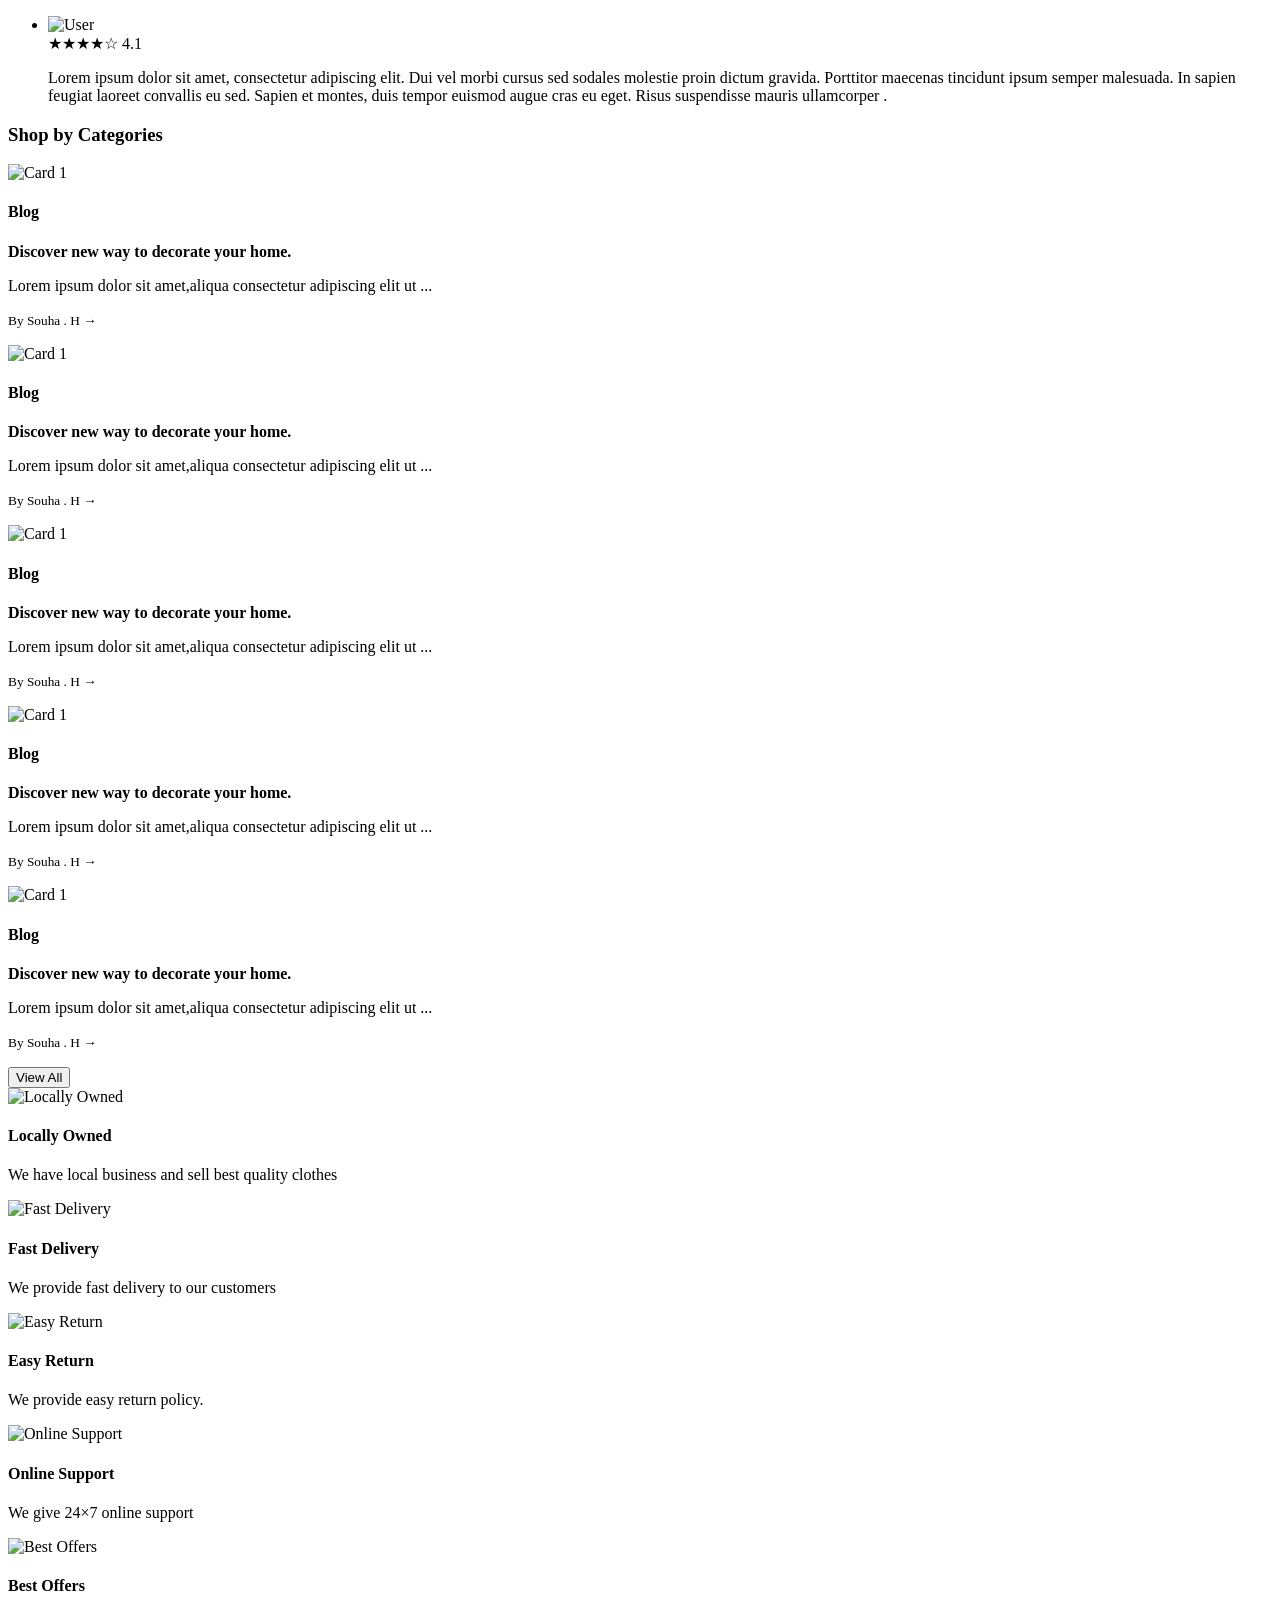
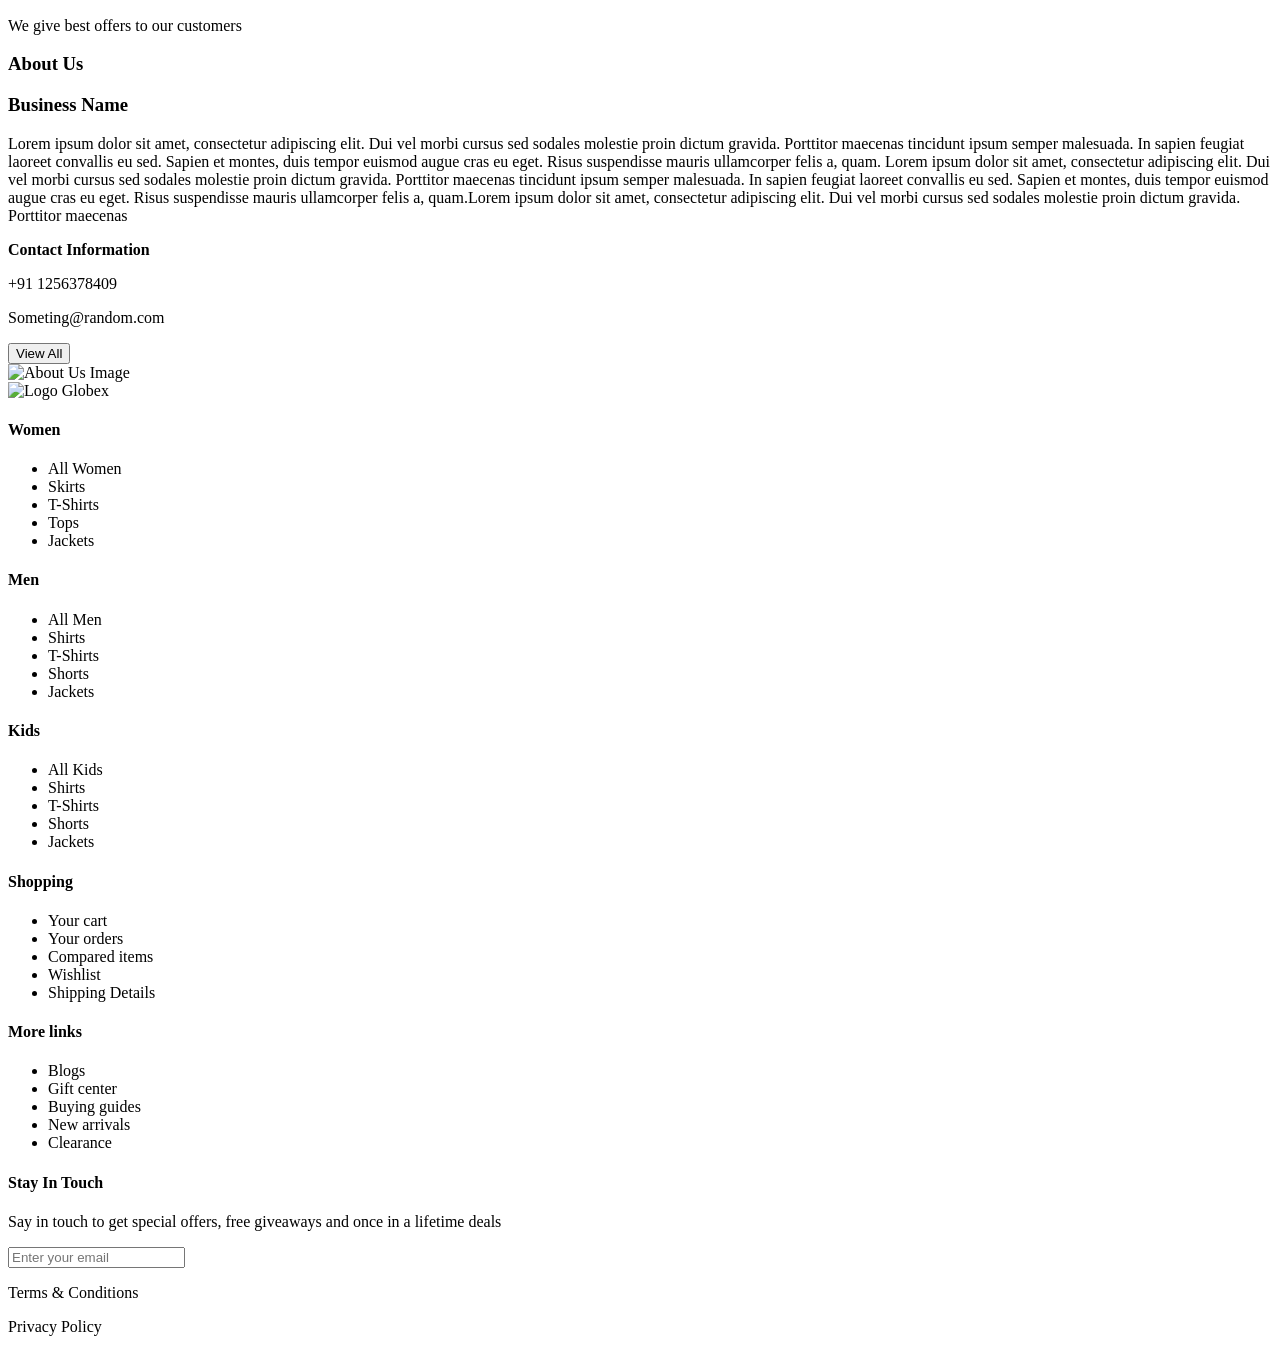
==== commit 845ce6eb: "index complete" ====
--- a/index.html
+++ b/index.html
@@ -7,11 +7,13 @@
   <title>Document</title>
   <link rel="stylesheet" href="./css/style.css">
   <link rel="stylesheet" href="./css/bootstrap.min.css">
- <link rel="stylesheet" href="https://cdnjs.cloudflare.com/ajax/libs/font-awesome/7.0.0/css/all.min.css" integrity="sha512-DxV+EoADOkOygM4IR9yXP8Sb2qwgidEmeqAEmDKIOfPRQZOWbXCzLC6vjbZyy0vPisbH2SyW27+ddLVCN+OMzQ==" crossorigin="anonymous" referrerpolicy="no-referrer" />
+  <link rel="stylesheet" href="https://cdnjs.cloudflare.com/ajax/libs/font-awesome/7.0.0/css/all.min.css"
+    integrity="sha512-DxV+EoADOkOygM4IR9yXP8Sb2qwgidEmeqAEmDKIOfPRQZOWbXCzLC6vjbZyy0vPisbH2SyW27+ddLVCN+OMzQ=="
+    crossorigin="anonymous" referrerpolicy="no-referrer" />
   <link rel="stylesheet" href="./css/all.min.css">
   <link rel="stylesheet" href="./css/owl.carousel.min.css">
   <link rel="stylesheet" href="./css/all.min.css">
-  <link rel="stylesheet" href="https://cdn.jsdelivr.net/npm/@splidejs/splide@4.1.4/dist/css/splide.min.css" />
+  <link rel="stylesheet" href="./css/splide.min.css" />
 
 
 
@@ -28,10 +30,10 @@
         <a class="navbar-brand ms-2" href="#">
           <img src="./images/logo.jpg" alt="Logo" width="30" height="30" class="d-inline-block align-text-top">
         </a>
-        <button class="navbar-toggler" type="button" data-bs-toggle="collapse" data-bs-target="#navbarContent"
-          aria-controls="navbarSupportedContent" aria-expanded="false" aria-label="Toggle navigation">
-          <span class="navbar-toggler-icon"></span>
-        </button>
+       <button class="navbar-toggler" type="button" data-bs-toggle="collapse" data-bs-target="#navbarContent"
+          aria-controls="navbarContent" aria-expanded="false" aria-label="Toggle navigation">
+    <i class="fas fa-bars"></i>
+  </button>
 
         <div class="collapse navbar-collapse" id="navbarContent">
 
@@ -47,8 +49,8 @@
           <form class="d-flex mx-auto mb-2 mb-lg-0 ">
             <div class="input-group">
               <input type="search" class="form-control border-end-0" placeholder="Search here....." aria-label="Search">
-              <span class="input-group-text border-start-0">
-                <img src="./images/cil_search.jpg" alt="" srcset="">
+              <span class="input-group">
+                <img class="search-icon" src="./images/search-icon.png" alt="" srcset="">
               </span>
             </div>
           </form>
@@ -64,11 +66,11 @@
     </nav>
 
 
-   <div class="invite-banner fs-5">
-    Invite Friends and get 50% off on your next purchase
-    <a href="#" class="ms-2 fs-5">Invite Now</a>
-    <button type="button" class="btn-close" aria-label="Close"></button>
-  </div>
+    <div class="invite-banner fs-5">
+      Invite Friends and get 50% off on your next purchase
+      <a href="#" class="ms-2 fs-5">Invite Now</a>
+      <button type="button" class="btn-close" aria-label="Close"></button>
+    </div>
   </header>
   <!-- ==== Banner Section ==== -->
   <section class="banner-section">
@@ -101,7 +103,7 @@
   <!-- ==== Trending Now Section ==== -->
   <section class="Trending-now">
     <div class="theemheader">
-      <h2 class="theemheader-title">Trending Now</h2>
+      <h3 class="theemheader-title">Trending Now</h3>
     </div>
     <div class="owl-carousel flashsale-carousel owl-theme">
       <div class="item">
@@ -179,7 +181,7 @@
 
   <section class="Deals-of-the-Day">
     <div class="container-fluid">
-      <h4 class="theemheader-title">Deals of the Day</h4>
+      <h3 class="theemheader-title">Deals of the Day</h3>
       <div class="owl-carousel owl-theme product-slider">
 
         <!-- Card 1 -->
@@ -306,8 +308,8 @@
     </div>
   </section>
   <!-- ************ Trending offers section ********** -->
-  <section class="trending-offers mt-5 mb-5">
-    <h4 class="theemheader-title">Trending Offers</h4>
+  <section class="trending-offers">
+    <h3 class="theemheader-title">Trending Offers</h3>
     <div class="splide js-carousel-01" aria-label="Trending Offers">
       <div class="splide__track">
         <ul class="splide__list">
@@ -364,7 +366,7 @@
   <!-- ******===== shop by category====******* -->
   <section class="shop by category mt-">
     <div class="container-fluid py-4">
-      <h3 class="theemheader-title mb-3">Shop by Categories</h3>
+      <h3 class="theemheader-title">Shop by Categories</h3>
       <div class="row g-3">
 
         <div class="col-lg-4">
@@ -387,14 +389,14 @@
 
 
           <div class="bottom-row">
-            <div class="shop4-container">
-              <img class="shop-img" src="./images/shop4.jpg" alt="Shop4">
-            </div>
-            <div class="shop5-container">
-              <img class="shop-img" src="./images/shop5.jpg" alt="Shop5">
-            </div>
-            <div class="shop6-container">
-              <img class="shop-img" src="./images/shop6.jpg" alt="Shop6">
+           <div class="col-6 shop3-container">
+              <img class="shop-img" src="./images/shop4.jpg"alt="Shop3">
+            </div>
+             <div class="col-3 shop3-container">
+              <img class="shop-img" src="./images/shop5.jpg" alt="Shop3">
+            </div>
+             <div class="col-3 shop3-container">
+              <img class="shop-img" src="./images/shop6.jpg" alt="Shop3">
             </div>
           </div>
         </div>
@@ -409,7 +411,7 @@
 
 
   <section class="custom7-wrapper">
-    <h3 class="theemheader-title mb-3">What Our Customer Says</h3>
+    <h3 class="theemheader-title">What Our Customer Says</h3>
     <div class="splide custom7-slider" aria-label="Peek Slider">
       <div class="splide__track">
         <ul class="splide__list">
@@ -451,7 +453,7 @@
 
   <section class="Featured-section p-3">
     <div class="slider-container8">
-      <h3 class="theemheader-title mb-3">Shop by Categories</h3>
+      <h3 class="theemheader-title">Shop by Categories</h3>
 
       <div class="slider-track8" id="sliderTrack8">
 
@@ -544,7 +546,7 @@
 
   <section class="aboutus-section">
     <div class="aboutus-container container-fluid">
-      <h3 class="aboutus-heading1">About Us</h3>
+      <h3 class="theemheader-title">About Us</h3>
       <div class="row align-items-center">
         <div class="col-lg-6 col-md-6 col-sm-12 mb-4">
           <h3 class="aboutus-heading">Business Name</h3>
@@ -666,13 +668,13 @@
   <script src="./js/jquery.min.js"></script>
   <!-- Owl Carousel js -->
   <script src="./js/owl.carousel.js"></script>
-  <script src="https://cdn.jsdelivr.net/npm/@splidejs/splide@4.1.4/dist/js/splide.min.js"></script>
+  <script src="./js/splide.min.js"></script>
 
 
   <script>
-     document.querySelector('.btn-close').addEventListener('click', function () {
-    this.closest('.invite-banner').style.display = 'none';
-  });
+    document.querySelector('.btn-close').addEventListener('click', function () {
+      this.closest('.invite-banner').style.display = 'none';
+    });
     $(document).ready(function () {
       // Banner carousel
       $(".banner-carousel").owlCarousel({
@@ -681,7 +683,6 @@
         autoplay: true,
         autoplayTimeout: 4000,
         autoplayHoverPause: true,
-        nav: false,
         dots: true,
       });
 
@@ -690,7 +691,6 @@
       flashCarousel.owlCarousel({
         loop: true,
         margin: 10,
-        nav: false,
         autoplay: true,
         dots: false,
         responsive: {
@@ -700,7 +700,7 @@
         }
       });
 
-      // Custom Prev/Next buttons for flash sale only
+
       $("#prevSlide").click(function () {
         flashCarousel.trigger("prev.owl.carousel");
       });
@@ -716,7 +716,6 @@
       $('.product-slider').owlCarousel({
         loop: true,
         margin: 10,
-        nav: false,
         dots: false,
         autoplay: true,
         autoplayTimeout: 3000,
@@ -739,7 +738,7 @@
       $('.product-slider2').owlCarousel({
         loop: true,
         margin: 20,
-        nav: false,
+
         dots: false,
         autoplay: true,
         autoplayTimeout: 3000,
